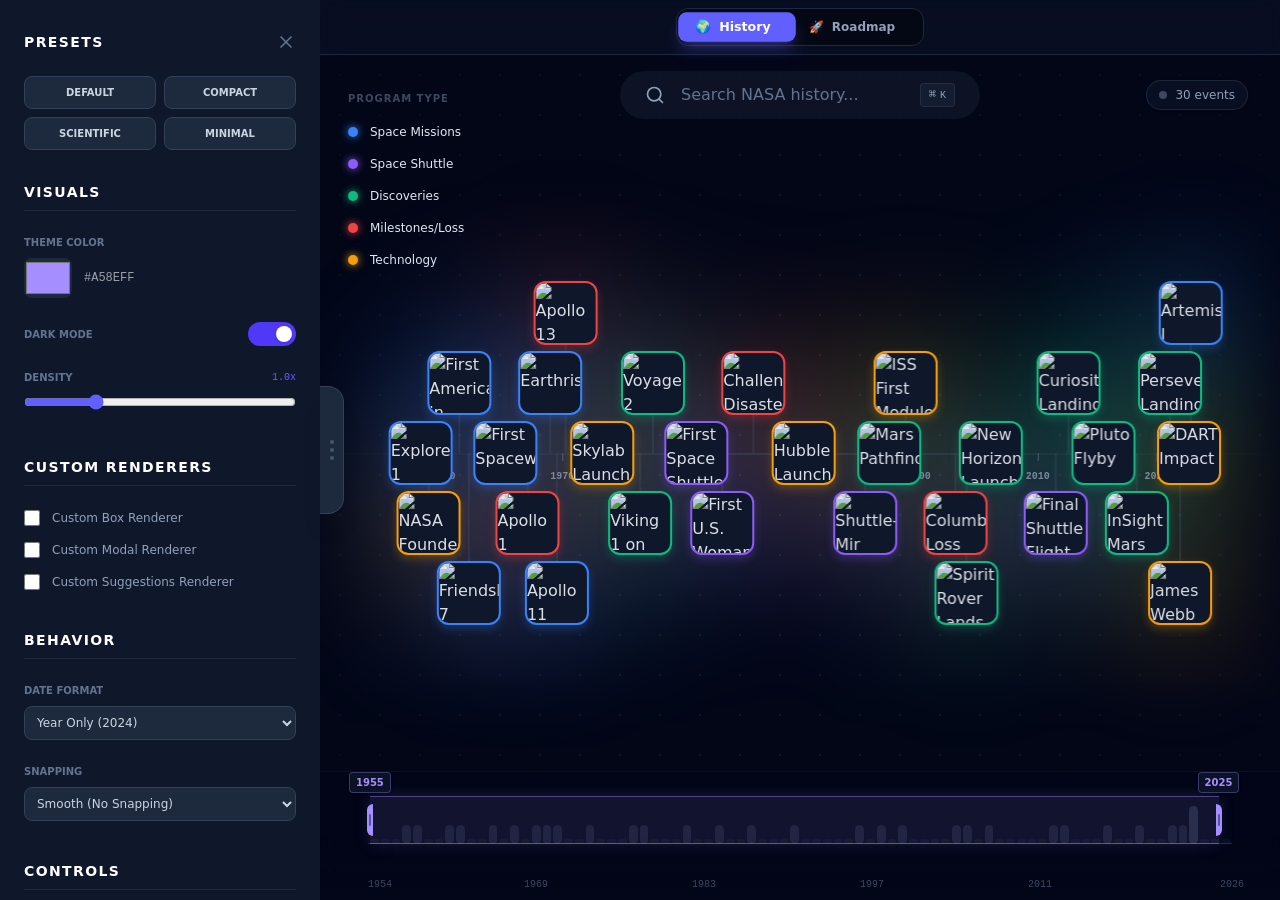
==== panorama-timeline/index.html @ 8adb3232 "initial panorama-timeline" ====
<!DOCTYPE html>
<html lang="en">
  <head>
    <meta charset="UTF-8" />
    <meta name="viewport" content="width=device-width, initial-scale=1.0" />
    <title>PanoramaTimeline</title>
    <style>
      html, body, #root {
        height: 100%;
        width: 100%;
        margin: 0;
        padding: 0;
      }
      body {
        background-color: #020617; /* slate-950 */
        color: #f8fafc;
        overflow: hidden;
      }
    </style>
  <script type="module" crossorigin src="./assets/index-CZ-hhQ5l.js"></script>
  <link rel="stylesheet" crossorigin href="./assets/index-DmKJddTV.css">
</head>
  <body>
    <div id="root"></div>
  </body>
</html>
---- panorama-timeline/assets/index-DmKJddTV.css ----
/*! tailwindcss v4.1.18 | MIT License | https://tailwindcss.com */@layer properties{@supports (((-webkit-hyphens:none)) and (not (margin-trim:inline))) or ((-moz-orient:inline) and (not (color:rgb(from red r g b)))){*,:before,:after,::backdrop{--tw-translate-x:0;--tw-translate-y:0;--tw-translate-z:0;--tw-scale-x:1;--tw-scale-y:1;--tw-scale-z:1;--tw-rotate-x:initial;--tw-rotate-y:initial;--tw-rotate-z:initial;--tw-skew-x:initial;--tw-skew-y:initial;--tw-space-y-reverse:0;--tw-space-x-reverse:0;--tw-border-style:solid;--tw-gradient-position:initial;--tw-gradient-from:#0000;--tw-gradient-via:#0000;--tw-gradient-to:#0000;--tw-gradient-stops:initial;--tw-gradient-via-stops:initial;--tw-gradient-from-position:0%;--tw-gradient-via-position:50%;--tw-gradient-to-position:100%;--tw-leading:initial;--tw-font-weight:initial;--tw-tracking:initial;--tw-shadow:0 0 #0000;--tw-shadow-color:initial;--tw-shadow-alpha:100%;--tw-inset-shadow:0 0 #0000;--tw-inset-shadow-color:initial;--tw-inset-shadow-alpha:100%;--tw-ring-color:initial;--tw-ring-shadow:0 0 #0000;--tw-inset-ring-color:initial;--tw-inset-ring-shadow:0 0 #0000;--tw-ring-inset:initial;--tw-ring-offset-width:0px;--tw-ring-offset-color:#fff;--tw-ring-offset-shadow:0 0 #0000;--tw-blur:initial;--tw-brightness:initial;--tw-contrast:initial;--tw-grayscale:initial;--tw-hue-rotate:initial;--tw-invert:initial;--tw-opacity:initial;--tw-saturate:initial;--tw-sepia:initial;--tw-drop-shadow:initial;--tw-drop-shadow-color:initial;--tw-drop-shadow-alpha:100%;--tw-drop-shadow-size:initial;--tw-backdrop-blur:initial;--tw-backdrop-brightness:initial;--tw-backdrop-contrast:initial;--tw-backdrop-grayscale:initial;--tw-backdrop-hue-rotate:initial;--tw-backdrop-invert:initial;--tw-backdrop-opacity:initial;--tw-backdrop-saturate:initial;--tw-backdrop-sepia:initial;--tw-duration:initial;--tw-ease:initial}}}@layer theme{:root,:host{--font-sans:ui-sans-serif,system-ui,sans-serif,"Apple Color Emoji","Segoe UI Emoji","Segoe UI Symbol","Noto Color Emoji";--font-mono:ui-monospace,SFMono-Regular,Menlo,Monaco,Consolas,"Liberation Mono","Courier New",monospace;--color-indigo-400:oklch(67.3% .182 276.935);--color-indigo-500:oklch(58.5% .233 277.117);--color-indigo-600:oklch(51.1% .262 276.966);--color-slate-50:oklch(98.4% .003 247.858);--color-slate-100:oklch(96.8% .007 247.896);--color-slate-200:oklch(92.9% .013 255.508);--color-slate-300:oklch(86.9% .022 252.894);--color-slate-400:oklch(70.4% .04 256.788);--color-slate-500:oklch(55.4% .046 257.417);--color-slate-600:oklch(44.6% .043 257.281);--color-slate-700:oklch(37.2% .044 257.287);--color-slate-800:oklch(27.9% .041 260.031);--color-slate-900:oklch(20.8% .042 265.755);--color-slate-950:oklch(12.9% .042 264.695);--color-black:#000;--color-white:#fff;--spacing:.25rem;--container-lg:32rem;--container-3xl:48rem;--text-xs:.75rem;--text-xs--line-height:calc(1/.75);--text-sm:.875rem;--text-sm--line-height:calc(1.25/.875);--text-base:1rem;--text-base--line-height: 1.5 ;--text-lg:1.125rem;--text-lg--line-height:calc(1.75/1.125);--text-xl:1.25rem;--text-xl--line-height:calc(1.75/1.25);--text-2xl:1.5rem;--text-2xl--line-height:calc(2/1.5);--text-3xl:1.875rem;--text-3xl--line-height: 1.2 ;--text-4xl:2.25rem;--text-4xl--line-height:calc(2.5/2.25);--text-5xl:3rem;--text-5xl--line-height:1;--text-8xl:6rem;--text-8xl--line-height:1;--font-weight-light:300;--font-weight-medium:500;--font-weight-semibold:600;--font-weight-bold:700;--font-weight-black:900;--tracking-tighter:-.05em;--tracking-tight:-.025em;--tracking-wider:.05em;--tracking-widest:.1em;--leading-tight:1.25;--leading-snug:1.375;--leading-relaxed:1.625;--radius-md:.375rem;--radius-lg:.5rem;--radius-xl:.75rem;--radius-2xl:1rem;--drop-shadow-sm:0 1px 2px #00000026;--drop-shadow-md:0 3px 3px #0000001f;--ease-out:cubic-bezier(0,0,.2,1);--ease-in-out:cubic-bezier(.4,0,.2,1);--animate-pulse:pulse 2s cubic-bezier(.4,0,.6,1)infinite;--blur-sm:8px;--blur-md:12px;--blur-2xl:40px;--default-transition-duration:.15s;--default-transition-timing-function:cubic-bezier(.4,0,.2,1);--default-font-family:var(--font-sans);--default-mono-font-family:var(--font-mono)}}@layer base{*,:after,:before,::backdrop{box-sizing:border-box;border:0 solid;margin:0;padding:0}::file-selector-button{box-sizing:border-box;border:0 solid;margin:0;padding:0}html,:host{-webkit-text-size-adjust:100%;-moz-tab-size:4;tab-size:4;line-height:1.5;font-family:var(--default-font-family,ui-sans-serif,system-ui,sans-serif,"Apple Color Emoji","Segoe UI Emoji","Segoe UI Symbol","Noto Color Emoji");font-feature-settings:var(--default-font-feature-settings,normal);font-variation-settings:var(--default-font-variation-settings,normal);-webkit-tap-highlight-color:transparent}hr{height:0;color:inherit;border-top-width:1px}abbr:where([title]){-webkit-text-decoration:underline dotted;text-decoration:underline dotted}h1,h2,h3,h4,h5,h6{font-size:inherit;font-weight:inherit}a{color:inherit;-webkit-text-decoration:inherit;text-decoration:inherit}b,strong{font-weight:bolder}code,kbd,samp,pre{font-family:var(--default-mono-font-family,ui-monospace,SFMono-Regular,Menlo,Monaco,Consolas,"Liberation Mono","Courier New",monospace);font-feature-settings:var(--default-mono-font-feature-settings,normal);font-variation-settings:var(--default-mono-font-variation-settings,normal);font-size:1em}small{font-size:80%}sub,sup{vertical-align:baseline;font-size:75%;line-height:0;position:relative}sub{bottom:-.25em}sup{top:-.5em}table{text-indent:0;border-color:inherit;border-collapse:collapse}:-moz-focusring{outline:auto}progress{vertical-align:baseline}summary{display:list-item}ol,ul,menu{list-style:none}img,svg,video,canvas,audio,iframe,embed,object{vertical-align:middle;display:block}img,video{max-width:100%;height:auto}button,input,select,optgroup,textarea{font:inherit;font-feature-settings:inherit;font-variation-settings:inherit;letter-spacing:inherit;color:inherit;opacity:1;background-color:#0000;border-radius:0}::file-selector-button{font:inherit;font-feature-settings:inherit;font-variation-settings:inherit;letter-spacing:inherit;color:inherit;opacity:1;background-color:#0000;border-radius:0}:where(select:is([multiple],[size])) optgroup{font-weight:bolder}:where(select:is([multiple],[size])) optgroup option{padding-inline-start:20px}::file-selector-button{margin-inline-end:4px}::placeholder{opacity:1}@supports (not ((-webkit-appearance:-apple-pay-button))) or (contain-intrinsic-size:1px){::placeholder{color:currentColor}@supports (color:color-mix(in lab,red,red)){::placeholder{color:color-mix(in oklab,currentcolor 50%,transparent)}}}textarea{resize:vertical}::-webkit-search-decoration{-webkit-appearance:none}::-webkit-date-and-time-value{min-height:1lh;text-align:inherit}::-webkit-datetime-edit{display:inline-flex}::-webkit-datetime-edit-fields-wrapper{padding:0}::-webkit-datetime-edit{padding-block:0}::-webkit-datetime-edit-year-field{padding-block:0}::-webkit-datetime-edit-month-field{padding-block:0}::-webkit-datetime-edit-day-field{padding-block:0}::-webkit-datetime-edit-hour-field{padding-block:0}::-webkit-datetime-edit-minute-field{padding-block:0}::-webkit-datetime-edit-second-field{padding-block:0}::-webkit-datetime-edit-millisecond-field{padding-block:0}::-webkit-datetime-edit-meridiem-field{padding-block:0}::-webkit-calendar-picker-indicator{line-height:1}:-moz-ui-invalid{box-shadow:none}button,input:where([type=button],[type=reset],[type=submit]){-webkit-appearance:button;-moz-appearance:button;appearance:button}::file-selector-button{-webkit-appearance:button;-moz-appearance:button;appearance:button}::-webkit-inner-spin-button{height:auto}::-webkit-outer-spin-button{height:auto}[hidden]:where(:not([hidden=until-found])){display:none!important}}@layer components;@layer utilities{.pointer-events-auto{pointer-events:auto}.pointer-events-none{pointer-events:none}.visible{visibility:visible}.absolute{position:absolute}.fixed{position:fixed}.relative{position:relative}.inset-0{inset:calc(var(--spacing)*0)}.-top-4{top:calc(var(--spacing)*-4)}.-top-6{top:calc(var(--spacing)*-6)}.top-0{top:calc(var(--spacing)*0)}.top-1{top:calc(var(--spacing)*1)}.top-1\.5{top:calc(var(--spacing)*1.5)}.top-1\/2{top:50%}.top-2{top:calc(var(--spacing)*2)}.top-4{top:calc(var(--spacing)*4)}.top-9{top:calc(var(--spacing)*9)}.top-full{top:100%}.right-0{right:calc(var(--spacing)*0)}.right-1{right:calc(var(--spacing)*1)}.right-4{right:calc(var(--spacing)*4)}.right-6{right:calc(var(--spacing)*6)}.right-8{right:calc(var(--spacing)*8)}.bottom-0{bottom:calc(var(--spacing)*0)}.bottom-1{bottom:calc(var(--spacing)*1)}.bottom-2{bottom:calc(var(--spacing)*2)}.bottom-3{bottom:calc(var(--spacing)*3)}.bottom-full{bottom:100%}.left-0{left:calc(var(--spacing)*0)}.left-1{left:calc(var(--spacing)*1)}.left-1\/2{left:50%}.left-4{left:calc(var(--spacing)*4)}.left-6{left:calc(var(--spacing)*6)}.left-7{left:calc(var(--spacing)*7)}.left-80{left:calc(var(--spacing)*80)}.z-0{z-index:0}.z-10{z-index:10}.z-20{z-index:20}.z-30{z-index:30}.z-50,.z-\[50\]{z-index:50}.z-\[60\]{z-index:60}.z-\[100\]{z-index:100}.z-\[190\]{z-index:190}.z-\[200\]{z-index:200}.z-\[210\]{z-index:210}.z-\[1000\]{z-index:1000}.mx-4{margin-inline:calc(var(--spacing)*4)}.mx-\[1px\]{margin-inline:1px}.mx-auto{margin-inline:auto}.mt-1{margin-top:calc(var(--spacing)*1)}.mt-2{margin-top:calc(var(--spacing)*2)}.mt-4{margin-top:calc(var(--spacing)*4)}.mt-auto{margin-top:auto}.-mr-2{margin-right:calc(var(--spacing)*-2)}.-mr-4{margin-right:calc(var(--spacing)*-4)}.mr-3{margin-right:calc(var(--spacing)*3)}.mb-0\.5{margin-bottom:calc(var(--spacing)*.5)}.mb-1{margin-bottom:calc(var(--spacing)*1)}.mb-2{margin-bottom:calc(var(--spacing)*2)}.mb-3{margin-bottom:calc(var(--spacing)*3)}.mb-4{margin-bottom:calc(var(--spacing)*4)}.mb-6{margin-bottom:calc(var(--spacing)*6)}.mb-8{margin-bottom:calc(var(--spacing)*8)}.mb-auto{margin-bottom:auto}.-ml-4{margin-left:calc(var(--spacing)*-4)}.ml-2{margin-left:calc(var(--spacing)*2)}.line-clamp-3{-webkit-line-clamp:3;-webkit-box-orient:vertical;display:-webkit-box;overflow:hidden}.block{display:block}.flex{display:flex}.grid{display:grid}.hidden{display:none}.h-0\.5{height:calc(var(--spacing)*.5)}.h-1{height:calc(var(--spacing)*1)}.h-1\.5{height:calc(var(--spacing)*1.5)}.h-1\/2{height:50%}.h-2{height:calc(var(--spacing)*2)}.h-2\.5{height:calc(var(--spacing)*2.5)}.h-3{height:calc(var(--spacing)*3)}.h-3\.5{height:calc(var(--spacing)*3.5)}.h-4{height:calc(var(--spacing)*4)}.h-5{height:calc(var(--spacing)*5)}.h-6{height:calc(var(--spacing)*6)}.h-10{height:calc(var(--spacing)*10)}.h-12{height:calc(var(--spacing)*12)}.h-14{height:calc(var(--spacing)*14)}.h-20{height:calc(var(--spacing)*20)}.h-32{height:calc(var(--spacing)*32)}.h-64{height:calc(var(--spacing)*64)}.h-\[1\.5px\]{height:1.5px}.h-\[1px\]{height:1px}.h-full{height:100%}.h-px{height:1px}.max-h-\[32px\]{max-height:32px}.max-h-\[60vh\]{max-height:60vh}.max-h-\[80vh\]{max-height:80vh}.w-0{width:calc(var(--spacing)*0)}.w-0\.5{width:calc(var(--spacing)*.5)}.w-1{width:calc(var(--spacing)*1)}.w-1\.5{width:calc(var(--spacing)*1.5)}.w-2{width:calc(var(--spacing)*2)}.w-2\.5{width:calc(var(--spacing)*2.5)}.w-3{width:calc(var(--spacing)*3)}.w-3\.5{width:calc(var(--spacing)*3.5)}.w-4{width:calc(var(--spacing)*4)}.w-5{width:calc(var(--spacing)*5)}.w-6{width:calc(var(--spacing)*6)}.w-8{width:calc(var(--spacing)*8)}.w-10{width:calc(var(--spacing)*10)}.w-12{width:calc(var(--spacing)*12)}.w-14{width:calc(var(--spacing)*14)}.w-80{width:calc(var(--spacing)*80)}.w-\[2px\]{width:2px}.w-full{width:100%}.w-px{width:1px}.max-w-3xl{max-width:var(--container-3xl)}.max-w-\[500px\]{max-width:500px}.max-w-lg{max-width:var(--container-lg)}.min-w-0{min-width:calc(var(--spacing)*0)}.flex-1{flex:1}.shrink-0{flex-shrink:0}.origin-top{transform-origin:top}.-translate-x-1\/2{--tw-translate-x: -50% ;translate:var(--tw-translate-x)var(--tw-translate-y)}.-translate-y-1\/2{--tw-translate-y: -50% ;translate:var(--tw-translate-x)var(--tw-translate-y)}.-translate-y-full{--tw-translate-y:-100%;translate:var(--tw-translate-x)var(--tw-translate-y)}.scale-0{--tw-scale-x:0%;--tw-scale-y:0%;--tw-scale-z:0%;scale:var(--tw-scale-x)var(--tw-scale-y)}.scale-105{--tw-scale-x:105%;--tw-scale-y:105%;--tw-scale-z:105%;scale:var(--tw-scale-x)var(--tw-scale-y)}.rotate-45{rotate:45deg}.transform{transform:var(--tw-rotate-x,)var(--tw-rotate-y,)var(--tw-rotate-z,)var(--tw-skew-x,)var(--tw-skew-y,)}.animate-pulse{animation:var(--animate-pulse)}.cursor-default{cursor:default}.cursor-ew-resize{cursor:ew-resize}.cursor-grab{cursor:grab}.cursor-grabbing{cursor:grabbing}.cursor-pointer{cursor:pointer}.cursor-text{cursor:text}.touch-none{touch-action:none}.resize{resize:both}.grid-cols-1{grid-template-columns:repeat(1,minmax(0,1fr))}.grid-cols-2{grid-template-columns:repeat(2,minmax(0,1fr))}.flex-col{flex-direction:column}.items-center{align-items:center}.items-end{align-items:flex-end}.items-start{align-items:flex-start}.justify-between{justify-content:space-between}.justify-center{justify-content:center}.justify-end{justify-content:flex-end}.justify-start{justify-content:flex-start}.gap-1{gap:calc(var(--spacing)*1)}.gap-2{gap:calc(var(--spacing)*2)}.gap-3{gap:calc(var(--spacing)*3)}:where(.space-y-1>:not(:last-child)){--tw-space-y-reverse:0;margin-block-start:calc(calc(var(--spacing)*1)*var(--tw-space-y-reverse));margin-block-end:calc(calc(var(--spacing)*1)*calc(1 - var(--tw-space-y-reverse)))}:where(.space-y-4>:not(:last-child)){--tw-space-y-reverse:0;margin-block-start:calc(calc(var(--spacing)*4)*var(--tw-space-y-reverse));margin-block-end:calc(calc(var(--spacing)*4)*calc(1 - var(--tw-space-y-reverse)))}:where(.space-y-6>:not(:last-child)){--tw-space-y-reverse:0;margin-block-start:calc(calc(var(--spacing)*6)*var(--tw-space-y-reverse));margin-block-end:calc(calc(var(--spacing)*6)*calc(1 - var(--tw-space-y-reverse)))}:where(.space-x-0\.5>:not(:last-child)){--tw-space-x-reverse:0;margin-inline-start:calc(calc(var(--spacing)*.5)*var(--tw-space-x-reverse));margin-inline-end:calc(calc(var(--spacing)*.5)*calc(1 - var(--tw-space-x-reverse)))}:where(.space-x-1>:not(:last-child)){--tw-space-x-reverse:0;margin-inline-start:calc(calc(var(--spacing)*1)*var(--tw-space-x-reverse));margin-inline-end:calc(calc(var(--spacing)*1)*calc(1 - var(--tw-space-x-reverse)))}:where(.space-x-2>:not(:last-child)){--tw-space-x-reverse:0;margin-inline-start:calc(calc(var(--spacing)*2)*var(--tw-space-x-reverse));margin-inline-end:calc(calc(var(--spacing)*2)*calc(1 - var(--tw-space-x-reverse)))}:where(.space-x-3>:not(:last-child)){--tw-space-x-reverse:0;margin-inline-start:calc(calc(var(--spacing)*3)*var(--tw-space-x-reverse));margin-inline-end:calc(calc(var(--spacing)*3)*calc(1 - var(--tw-space-x-reverse)))}:where(.space-x-4>:not(:last-child)){--tw-space-x-reverse:0;margin-inline-start:calc(calc(var(--spacing)*4)*var(--tw-space-x-reverse));margin-inline-end:calc(calc(var(--spacing)*4)*calc(1 - var(--tw-space-x-reverse)))}.truncate{text-overflow:ellipsis;white-space:nowrap;overflow:hidden}.overflow-hidden{overflow:hidden}.overflow-y-auto{overflow-y:auto}.rounded{border-radius:.25rem}.rounded-2xl{border-radius:var(--radius-2xl)}.rounded-full{border-radius:3.40282e38px}.rounded-lg{border-radius:var(--radius-lg)}.rounded-none{border-radius:0}.rounded-xl{border-radius:var(--radius-xl)}.rounded-t-2xl{border-top-left-radius:var(--radius-2xl);border-top-right-radius:var(--radius-2xl)}.rounded-l-md{border-top-left-radius:var(--radius-md);border-bottom-left-radius:var(--radius-md)}.rounded-r-2xl{border-top-right-radius:var(--radius-2xl);border-bottom-right-radius:var(--radius-2xl)}.rounded-r-md{border-top-right-radius:var(--radius-md);border-bottom-right-radius:var(--radius-md)}.rounded-b-2xl{border-bottom-right-radius:var(--radius-2xl);border-bottom-left-radius:var(--radius-2xl)}.rounded-b-none{border-bottom-right-radius:0;border-bottom-left-radius:0}.border{border-style:var(--tw-border-style);border-width:1px}.border-4{border-style:var(--tw-border-style);border-width:4px}.border-x{border-inline-style:var(--tw-border-style);border-inline-width:1px}.border-y{border-block-style:var(--tw-border-style);border-block-width:1px}.border-t{border-top-style:var(--tw-border-style);border-top-width:1px}.border-r{border-right-style:var(--tw-border-style);border-right-width:1px}.border-b{border-bottom-style:var(--tw-border-style);border-bottom-width:1px}.border-l{border-left-style:var(--tw-border-style);border-left-width:1px}.border-l-2{border-left-style:var(--tw-border-style);border-left-width:2px}.border-none{--tw-border-style:none;border-style:none}.border-slate-100{border-color:var(--color-slate-100)}.border-slate-200{border-color:var(--color-slate-200)}.border-slate-300{border-color:var(--color-slate-300)}.border-slate-700{border-color:var(--color-slate-700)}.border-slate-700\/50{border-color:#31415880}@supports (color:color-mix(in lab,red,red)){.border-slate-700\/50{border-color:color-mix(in oklab,var(--color-slate-700)50%,transparent)}}.border-slate-700\/60{border-color:#31415899}@supports (color:color-mix(in lab,red,red)){.border-slate-700\/60{border-color:color-mix(in oklab,var(--color-slate-700)60%,transparent)}}.border-slate-800{border-color:var(--color-slate-800)}.border-slate-800\/30{border-color:#1d293d4d}@supports (color:color-mix(in lab,red,red)){.border-slate-800\/30{border-color:color-mix(in oklab,var(--color-slate-800)30%,transparent)}}.border-transparent{border-color:#0000}.border-white{border-color:var(--color-white)}.border-white\/5{border-color:#ffffff0d}@supports (color:color-mix(in lab,red,red)){.border-white\/5{border-color:color-mix(in oklab,var(--color-white)5%,transparent)}}.border-white\/10{border-color:#ffffff1a}@supports (color:color-mix(in lab,red,red)){.border-white\/10{border-color:color-mix(in oklab,var(--color-white)10%,transparent)}}.border-white\/40{border-color:#fff6}@supports (color:color-mix(in lab,red,red)){.border-white\/40{border-color:color-mix(in oklab,var(--color-white)40%,transparent)}}.bg-black\/20{background-color:#0003}@supports (color:color-mix(in lab,red,red)){.bg-black\/20{background-color:color-mix(in oklab,var(--color-black)20%,transparent)}}.bg-black\/40{background-color:#0006}@supports (color:color-mix(in lab,red,red)){.bg-black\/40{background-color:color-mix(in oklab,var(--color-black)40%,transparent)}}.bg-black\/50{background-color:#00000080}@supports (color:color-mix(in lab,red,red)){.bg-black\/50{background-color:color-mix(in oklab,var(--color-black)50%,transparent)}}.bg-black\/60{background-color:#0009}@supports (color:color-mix(in lab,red,red)){.bg-black\/60{background-color:color-mix(in oklab,var(--color-black)60%,transparent)}}.bg-current{background-color:currentColor}.bg-indigo-500{background-color:var(--color-indigo-500)}.bg-indigo-500\/30{background-color:#625fff4d}@supports (color:color-mix(in lab,red,red)){.bg-indigo-500\/30{background-color:color-mix(in oklab,var(--color-indigo-500)30%,transparent)}}.bg-indigo-600{background-color:var(--color-indigo-600)}.bg-slate-50{background-color:var(--color-slate-50)}.bg-slate-100{background-color:var(--color-slate-100)}.bg-slate-200{background-color:var(--color-slate-200)}.bg-slate-300{background-color:var(--color-slate-300)}.bg-slate-500{background-color:var(--color-slate-500)}.bg-slate-500\/70{background-color:#62748eb3}@supports (color:color-mix(in lab,red,red)){.bg-slate-500\/70{background-color:color-mix(in oklab,var(--color-slate-500)70%,transparent)}}.bg-slate-600{background-color:var(--color-slate-600)}.bg-slate-700\/50{background-color:#31415880}@supports (color:color-mix(in lab,red,red)){.bg-slate-700\/50{background-color:color-mix(in oklab,var(--color-slate-700)50%,transparent)}}.bg-slate-800{background-color:var(--color-slate-800)}.bg-slate-800\/50{background-color:#1d293d80}@supports (color:color-mix(in lab,red,red)){.bg-slate-800\/50{background-color:color-mix(in oklab,var(--color-slate-800)50%,transparent)}}.bg-slate-900{background-color:var(--color-slate-900)}.bg-slate-900\/20{background-color:#0f172b33}@supports (color:color-mix(in lab,red,red)){.bg-slate-900\/20{background-color:color-mix(in oklab,var(--color-slate-900)20%,transparent)}}.bg-slate-900\/50{background-color:#0f172b80}@supports (color:color-mix(in lab,red,red)){.bg-slate-900\/50{background-color:color-mix(in oklab,var(--color-slate-900)50%,transparent)}}.bg-slate-900\/60{background-color:#0f172b99}@supports (color:color-mix(in lab,red,red)){.bg-slate-900\/60{background-color:color-mix(in oklab,var(--color-slate-900)60%,transparent)}}.bg-slate-900\/80{background-color:#0f172bcc}@supports (color:color-mix(in lab,red,red)){.bg-slate-900\/80{background-color:color-mix(in oklab,var(--color-slate-900)80%,transparent)}}.bg-slate-900\/95{background-color:#0f172bf2}@supports (color:color-mix(in lab,red,red)){.bg-slate-900\/95{background-color:color-mix(in oklab,var(--color-slate-900)95%,transparent)}}.bg-slate-950{background-color:var(--color-slate-950)}.bg-slate-950\/60{background-color:#02061899}@supports (color:color-mix(in lab,red,red)){.bg-slate-950\/60{background-color:color-mix(in oklab,var(--color-slate-950)60%,transparent)}}.bg-transparent{background-color:#0000}.bg-white{background-color:var(--color-white)}.bg-white\/5{background-color:#ffffff0d}@supports (color:color-mix(in lab,red,red)){.bg-white\/5{background-color:color-mix(in oklab,var(--color-white)5%,transparent)}}.bg-white\/10{background-color:#ffffff1a}@supports (color:color-mix(in lab,red,red)){.bg-white\/10{background-color:color-mix(in oklab,var(--color-white)10%,transparent)}}.bg-white\/20{background-color:#fff3}@supports (color:color-mix(in lab,red,red)){.bg-white\/20{background-color:color-mix(in oklab,var(--color-white)20%,transparent)}}.bg-white\/50{background-color:#ffffff80}@supports (color:color-mix(in lab,red,red)){.bg-white\/50{background-color:color-mix(in oklab,var(--color-white)50%,transparent)}}.bg-white\/80{background-color:#fffc}@supports (color:color-mix(in lab,red,red)){.bg-white\/80{background-color:color-mix(in oklab,var(--color-white)80%,transparent)}}.bg-white\/90{background-color:#ffffffe6}@supports (color:color-mix(in lab,red,red)){.bg-white\/90{background-color:color-mix(in oklab,var(--color-white)90%,transparent)}}.bg-white\/95{background-color:#fffffff2}@supports (color:color-mix(in lab,red,red)){.bg-white\/95{background-color:color-mix(in oklab,var(--color-white)95%,transparent)}}.bg-gradient-to-b{--tw-gradient-position:to bottom in oklab;background-image:linear-gradient(var(--tw-gradient-stops))}.bg-gradient-to-r{--tw-gradient-position:to right in oklab;background-image:linear-gradient(var(--tw-gradient-stops))}.bg-gradient-to-t{--tw-gradient-position:to top in oklab;background-image:linear-gradient(var(--tw-gradient-stops))}.bg-\[radial-gradient\(circle_at_center\,transparent_0\%\,rgba\(2\,6\,23\,0\.8\)_100\%\)\]{background-image:radial-gradient(circle,#0000,#020617cc)}.bg-\[radial-gradient\(circle_at_center\,transparent_0\%\,rgba\(241\,245\,249\,0\.4\)_100\%\)\]{background-image:radial-gradient(circle,#0000,#f1f5f966)}.from-slate-900{--tw-gradient-from:var(--color-slate-900);--tw-gradient-stops:var(--tw-gradient-via-stops,var(--tw-gradient-position),var(--tw-gradient-from)var(--tw-gradient-from-position),var(--tw-gradient-to)var(--tw-gradient-to-position))}.from-slate-950{--tw-gradient-from:var(--color-slate-950);--tw-gradient-stops:var(--tw-gradient-via-stops,var(--tw-gradient-position),var(--tw-gradient-from)var(--tw-gradient-from-position),var(--tw-gradient-to)var(--tw-gradient-to-position))}.from-transparent{--tw-gradient-from:transparent;--tw-gradient-stops:var(--tw-gradient-via-stops,var(--tw-gradient-position),var(--tw-gradient-from)var(--tw-gradient-from-position),var(--tw-gradient-to)var(--tw-gradient-to-position))}.from-white{--tw-gradient-from:var(--color-white);--tw-gradient-stops:var(--tw-gradient-via-stops,var(--tw-gradient-position),var(--tw-gradient-from)var(--tw-gradient-from-position),var(--tw-gradient-to)var(--tw-gradient-to-position))}.via-indigo-500\/5{--tw-gradient-via:#625fff0d}@supports (color:color-mix(in lab,red,red)){.via-indigo-500\/5{--tw-gradient-via:color-mix(in oklab,var(--color-indigo-500)5%,transparent)}}.via-indigo-500\/5{--tw-gradient-via-stops:var(--tw-gradient-position),var(--tw-gradient-from)var(--tw-gradient-from-position),var(--tw-gradient-via)var(--tw-gradient-via-position),var(--tw-gradient-to)var(--tw-gradient-to-position);--tw-gradient-stops:var(--tw-gradient-via-stops)}.via-slate-400{--tw-gradient-via:var(--color-slate-400);--tw-gradient-via-stops:var(--tw-gradient-position),var(--tw-gradient-from)var(--tw-gradient-from-position),var(--tw-gradient-via)var(--tw-gradient-via-position),var(--tw-gradient-to)var(--tw-gradient-to-position);--tw-gradient-stops:var(--tw-gradient-via-stops)}.via-slate-600{--tw-gradient-via:var(--color-slate-600);--tw-gradient-via-stops:var(--tw-gradient-position),var(--tw-gradient-from)var(--tw-gradient-from-position),var(--tw-gradient-via)var(--tw-gradient-via-position),var(--tw-gradient-to)var(--tw-gradient-to-position);--tw-gradient-stops:var(--tw-gradient-via-stops)}.via-transparent{--tw-gradient-via:transparent;--tw-gradient-via-stops:var(--tw-gradient-position),var(--tw-gradient-from)var(--tw-gradient-from-position),var(--tw-gradient-via)var(--tw-gradient-via-position),var(--tw-gradient-to)var(--tw-gradient-to-position);--tw-gradient-stops:var(--tw-gradient-via-stops)}.to-transparent{--tw-gradient-to:transparent;--tw-gradient-stops:var(--tw-gradient-via-stops,var(--tw-gradient-position),var(--tw-gradient-from)var(--tw-gradient-from-position),var(--tw-gradient-to)var(--tw-gradient-to-position))}.object-cover{object-fit:cover}.p-1{padding:calc(var(--spacing)*1)}.p-2{padding:calc(var(--spacing)*2)}.p-3{padding:calc(var(--spacing)*3)}.p-4{padding:calc(var(--spacing)*4)}.p-6{padding:calc(var(--spacing)*6)}.p-8{padding:calc(var(--spacing)*8)}.px-1{padding-inline:calc(var(--spacing)*1)}.px-1\.5{padding-inline:calc(var(--spacing)*1.5)}.px-2{padding-inline:calc(var(--spacing)*2)}.px-3{padding-inline:calc(var(--spacing)*3)}.px-4{padding-inline:calc(var(--spacing)*4)}.px-6{padding-inline:calc(var(--spacing)*6)}.px-\[1px\]{padding-inline:1px}.py-0\.5{padding-block:calc(var(--spacing)*.5)}.py-1{padding-block:calc(var(--spacing)*1)}.py-1\.5{padding-block:calc(var(--spacing)*1.5)}.py-2{padding-block:calc(var(--spacing)*2)}.py-3{padding-block:calc(var(--spacing)*3)}.pt-2{padding-top:calc(var(--spacing)*2)}.pt-3{padding-top:calc(var(--spacing)*3)}.pt-4{padding-top:calc(var(--spacing)*4)}.pt-6{padding-top:calc(var(--spacing)*6)}.pb-2{padding-bottom:calc(var(--spacing)*2)}.pb-4{padding-bottom:calc(var(--spacing)*4)}.pb-6{padding-bottom:calc(var(--spacing)*6)}.pb-8{padding-bottom:calc(var(--spacing)*8)}.pl-1{padding-left:calc(var(--spacing)*1)}.pl-4{padding-left:calc(var(--spacing)*4)}.text-left{text-align:left}.font-mono{font-family:var(--font-mono)}.font-sans{font-family:var(--font-sans)}.text-2xl{font-size:var(--text-2xl);line-height:var(--tw-leading,var(--text-2xl--line-height))}.text-3xl{font-size:var(--text-3xl);line-height:var(--tw-leading,var(--text-3xl--line-height))}.text-5xl{font-size:var(--text-5xl);line-height:var(--tw-leading,var(--text-5xl--line-height))}.text-8xl{font-size:var(--text-8xl);line-height:var(--tw-leading,var(--text-8xl--line-height))}.text-base{font-size:var(--text-base);line-height:var(--tw-leading,var(--text-base--line-height))}.text-lg{font-size:var(--text-lg);line-height:var(--tw-leading,var(--text-lg--line-height))}.text-sm{font-size:var(--text-sm);line-height:var(--tw-leading,var(--text-sm--line-height))}.text-xl{font-size:var(--text-xl);line-height:var(--tw-leading,var(--text-xl--line-height))}.text-xs{font-size:var(--text-xs);line-height:var(--tw-leading,var(--text-xs--line-height))}.text-\[8px\]{font-size:8px}.text-\[9px\]{font-size:9px}.text-\[10px\]{font-size:10px}.leading-none{--tw-leading:1;line-height:1}.leading-relaxed{--tw-leading:var(--leading-relaxed);line-height:var(--leading-relaxed)}.leading-snug{--tw-leading:var(--leading-snug);line-height:var(--leading-snug)}.leading-tight{--tw-leading:var(--leading-tight);line-height:var(--leading-tight)}.font-black{--tw-font-weight:var(--font-weight-black);font-weight:var(--font-weight-black)}.font-bold{--tw-font-weight:var(--font-weight-bold);font-weight:var(--font-weight-bold)}.font-light{--tw-font-weight:var(--font-weight-light);font-weight:var(--font-weight-light)}.font-medium{--tw-font-weight:var(--font-weight-medium);font-weight:var(--font-weight-medium)}.font-semibold{--tw-font-weight:var(--font-weight-semibold);font-weight:var(--font-weight-semibold)}.tracking-\[0\.3em\]{--tw-tracking:.3em;letter-spacing:.3em}.tracking-tight{--tw-tracking:var(--tracking-tight);letter-spacing:var(--tracking-tight)}.tracking-tighter{--tw-tracking:var(--tracking-tighter);letter-spacing:var(--tracking-tighter)}.tracking-wider{--tw-tracking:var(--tracking-wider);letter-spacing:var(--tracking-wider)}.tracking-widest{--tw-tracking:var(--tracking-widest);letter-spacing:var(--tracking-widest)}.whitespace-nowrap{white-space:nowrap}.text-\[\#A58EFF\]{color:#a58eff}.text-black{color:var(--color-black)}.text-indigo-400{color:var(--color-indigo-400)}.text-indigo-500{color:var(--color-indigo-500)}.text-indigo-500\/60{color:#625fff99}@supports (color:color-mix(in lab,red,red)){.text-indigo-500\/60{color:color-mix(in oklab,var(--color-indigo-500)60%,transparent)}}.text-indigo-600{color:var(--color-indigo-600)}.text-slate-100{color:var(--color-slate-100)}.text-slate-200{color:var(--color-slate-200)}.text-slate-300{color:var(--color-slate-300)}.text-slate-400{color:var(--color-slate-400)}.text-slate-500{color:var(--color-slate-500)}.text-slate-600{color:var(--color-slate-600)}.text-slate-700{color:var(--color-slate-700)}.text-slate-800{color:var(--color-slate-800)}.text-slate-900{color:var(--color-slate-900)}.text-white{color:var(--color-white)}.text-white\/30{color:#ffffff4d}@supports (color:color-mix(in lab,red,red)){.text-white\/30{color:color-mix(in oklab,var(--color-white)30%,transparent)}}.text-white\/40{color:#fff6}@supports (color:color-mix(in lab,red,red)){.text-white\/40{color:color-mix(in oklab,var(--color-white)40%,transparent)}}.uppercase{text-transform:uppercase}.italic{font-style:italic}.placeholder-slate-500::placeholder{color:var(--color-slate-500)}.accent-indigo-500{accent-color:var(--color-indigo-500)}.opacity-0{opacity:0}.opacity-20{opacity:.2}.opacity-40{opacity:.4}.opacity-50{opacity:.5}.opacity-60{opacity:.6}.opacity-80{opacity:.8}.opacity-90{opacity:.9}.opacity-100{opacity:1}.shadow-2xl{--tw-shadow:0 25px 50px -12px var(--tw-shadow-color,#00000040);box-shadow:var(--tw-inset-shadow),var(--tw-inset-ring-shadow),var(--tw-ring-offset-shadow),var(--tw-ring-shadow),var(--tw-shadow)}.shadow-\[0_0_8px_currentColor\]{--tw-shadow:0 0 8px var(--tw-shadow-color,currentColor);box-shadow:var(--tw-inset-shadow),var(--tw-inset-ring-shadow),var(--tw-ring-offset-shadow),var(--tw-ring-shadow),var(--tw-shadow)}.shadow-lg{--tw-shadow:0 10px 15px -3px var(--tw-shadow-color,#0000001a),0 4px 6px -4px var(--tw-shadow-color,#0000001a);box-shadow:var(--tw-inset-shadow),var(--tw-inset-ring-shadow),var(--tw-ring-offset-shadow),var(--tw-ring-shadow),var(--tw-shadow)}.shadow-sm{--tw-shadow:0 1px 3px 0 var(--tw-shadow-color,#0000001a),0 1px 2px -1px var(--tw-shadow-color,#0000001a);box-shadow:var(--tw-inset-shadow),var(--tw-inset-ring-shadow),var(--tw-ring-offset-shadow),var(--tw-ring-shadow),var(--tw-shadow)}.shadow-xl{--tw-shadow:0 20px 25px -5px var(--tw-shadow-color,#0000001a),0 8px 10px -6px var(--tw-shadow-color,#0000001a);box-shadow:var(--tw-inset-shadow),var(--tw-inset-ring-shadow),var(--tw-ring-offset-shadow),var(--tw-ring-shadow),var(--tw-shadow)}.ring-4{--tw-ring-shadow:var(--tw-ring-inset,)0 0 0 calc(4px + var(--tw-ring-offset-width))var(--tw-ring-color,currentcolor);box-shadow:var(--tw-inset-shadow),var(--tw-inset-ring-shadow),var(--tw-ring-offset-shadow),var(--tw-ring-shadow),var(--tw-shadow)}.shadow-black{--tw-shadow-color:#000}@supports (color:color-mix(in lab,red,red)){.shadow-black{--tw-shadow-color:color-mix(in oklab,var(--color-black)var(--tw-shadow-alpha),transparent)}}.shadow-indigo-500\/30{--tw-shadow-color:#625fff4d}@supports (color:color-mix(in lab,red,red)){.shadow-indigo-500\/30{--tw-shadow-color:color-mix(in oklab,color-mix(in oklab,var(--color-indigo-500)30%,transparent)var(--tw-shadow-alpha),transparent)}}.shadow-slate-200\/50{--tw-shadow-color:#e2e8f080}@supports (color:color-mix(in lab,red,red)){.shadow-slate-200\/50{--tw-shadow-color:color-mix(in oklab,color-mix(in oklab,var(--color-slate-200)50%,transparent)var(--tw-shadow-alpha),transparent)}}.shadow-white{--tw-shadow-color:#fff}@supports (color:color-mix(in lab,red,red)){.shadow-white{--tw-shadow-color:color-mix(in oklab,var(--color-white)var(--tw-shadow-alpha),transparent)}}.ring-black{--tw-ring-color:var(--color-black)}.drop-shadow-md{--tw-drop-shadow-size:drop-shadow(0 3px 3px var(--tw-drop-shadow-color,#0000001f));--tw-drop-shadow:drop-shadow(var(--drop-shadow-md));filter:var(--tw-blur,)var(--tw-brightness,)var(--tw-contrast,)var(--tw-grayscale,)var(--tw-hue-rotate,)var(--tw-invert,)var(--tw-saturate,)var(--tw-sepia,)var(--tw-drop-shadow,)}.drop-shadow-sm{--tw-drop-shadow-size:drop-shadow(0 1px 2px var(--tw-drop-shadow-color,#00000026));--tw-drop-shadow:drop-shadow(var(--drop-shadow-sm));filter:var(--tw-blur,)var(--tw-brightness,)var(--tw-contrast,)var(--tw-grayscale,)var(--tw-hue-rotate,)var(--tw-invert,)var(--tw-saturate,)var(--tw-sepia,)var(--tw-drop-shadow,)}.filter{filter:var(--tw-blur,)var(--tw-brightness,)var(--tw-contrast,)var(--tw-grayscale,)var(--tw-hue-rotate,)var(--tw-invert,)var(--tw-saturate,)var(--tw-sepia,)var(--tw-drop-shadow,)}.backdrop-blur{--tw-backdrop-blur:blur(8px);-webkit-backdrop-filter:var(--tw-backdrop-blur,)var(--tw-backdrop-brightness,)var(--tw-backdrop-contrast,)var(--tw-backdrop-grayscale,)var(--tw-backdrop-hue-rotate,)var(--tw-backdrop-invert,)var(--tw-backdrop-opacity,)var(--tw-backdrop-saturate,)var(--tw-backdrop-sepia,);backdrop-filter:var(--tw-backdrop-blur,)var(--tw-backdrop-brightness,)var(--tw-backdrop-contrast,)var(--tw-backdrop-grayscale,)var(--tw-backdrop-hue-rotate,)var(--tw-backdrop-invert,)var(--tw-backdrop-opacity,)var(--tw-backdrop-saturate,)var(--tw-backdrop-sepia,)}.backdrop-blur-2xl{--tw-backdrop-blur:blur(var(--blur-2xl));-webkit-backdrop-filter:var(--tw-backdrop-blur,)var(--tw-backdrop-brightness,)var(--tw-backdrop-contrast,)var(--tw-backdrop-grayscale,)var(--tw-backdrop-hue-rotate,)var(--tw-backdrop-invert,)var(--tw-backdrop-opacity,)var(--tw-backdrop-saturate,)var(--tw-backdrop-sepia,);backdrop-filter:var(--tw-backdrop-blur,)var(--tw-backdrop-brightness,)var(--tw-backdrop-contrast,)var(--tw-backdrop-grayscale,)var(--tw-backdrop-hue-rotate,)var(--tw-backdrop-invert,)var(--tw-backdrop-opacity,)var(--tw-backdrop-saturate,)var(--tw-backdrop-sepia,)}.backdrop-blur-md{--tw-backdrop-blur:blur(var(--blur-md));-webkit-backdrop-filter:var(--tw-backdrop-blur,)var(--tw-backdrop-brightness,)var(--tw-backdrop-contrast,)var(--tw-backdrop-grayscale,)var(--tw-backdrop-hue-rotate,)var(--tw-backdrop-invert,)var(--tw-backdrop-opacity,)var(--tw-backdrop-saturate,)var(--tw-backdrop-sepia,);backdrop-filter:var(--tw-backdrop-blur,)var(--tw-backdrop-brightness,)var(--tw-backdrop-contrast,)var(--tw-backdrop-grayscale,)var(--tw-backdrop-hue-rotate,)var(--tw-backdrop-invert,)var(--tw-backdrop-opacity,)var(--tw-backdrop-saturate,)var(--tw-backdrop-sepia,)}.backdrop-blur-sm{--tw-backdrop-blur:blur(var(--blur-sm));-webkit-backdrop-filter:var(--tw-backdrop-blur,)var(--tw-backdrop-brightness,)var(--tw-backdrop-contrast,)var(--tw-backdrop-grayscale,)var(--tw-backdrop-hue-rotate,)var(--tw-backdrop-invert,)var(--tw-backdrop-opacity,)var(--tw-backdrop-saturate,)var(--tw-backdrop-sepia,);backdrop-filter:var(--tw-backdrop-blur,)var(--tw-backdrop-brightness,)var(--tw-backdrop-contrast,)var(--tw-backdrop-grayscale,)var(--tw-backdrop-hue-rotate,)var(--tw-backdrop-invert,)var(--tw-backdrop-opacity,)var(--tw-backdrop-saturate,)var(--tw-backdrop-sepia,)}.transition-all{transition-property:all;transition-timing-function:var(--tw-ease,var(--default-transition-timing-function));transition-duration:var(--tw-duration,var(--default-transition-duration))}.transition-colors{transition-property:color,background-color,border-color,outline-color,text-decoration-color,fill,stroke,--tw-gradient-from,--tw-gradient-via,--tw-gradient-to;transition-timing-function:var(--tw-ease,var(--default-transition-timing-function));transition-duration:var(--tw-duration,var(--default-transition-duration))}.transition-opacity{transition-property:opacity;transition-timing-function:var(--tw-ease,var(--default-transition-timing-function));transition-duration:var(--tw-duration,var(--default-transition-duration))}.transition-transform{transition-property:transform,translate,scale,rotate;transition-timing-function:var(--tw-ease,var(--default-transition-timing-function));transition-duration:var(--tw-duration,var(--default-transition-duration))}.duration-200{--tw-duration:.2s;transition-duration:.2s}.duration-300{--tw-duration:.3s;transition-duration:.3s}.duration-500{--tw-duration:.5s;transition-duration:.5s}.duration-700{--tw-duration:.7s;transition-duration:.7s}.ease-in-out{--tw-ease:var(--ease-in-out);transition-timing-function:var(--ease-in-out)}.ease-out{--tw-ease:var(--ease-out);transition-timing-function:var(--ease-out)}.outline-none{--tw-outline-style:none;outline-style:none}.select-none{-webkit-user-select:none;user-select:none}@media(hover:hover){.group-hover\:scale-125:is(:where(.group):hover *){--tw-scale-x:125%;--tw-scale-y:125%;--tw-scale-z:125%;scale:var(--tw-scale-x)var(--tw-scale-y)}.group-hover\:animate-\[scan_2s_linear_infinite\]:is(:where(.group):hover *){animation:2s linear infinite scan}.group-hover\:border-indigo-500\/50:is(:where(.group):hover *){border-color:#625fff80}@supports (color:color-mix(in lab,red,red)){.group-hover\:border-indigo-500\/50:is(:where(.group):hover *){border-color:color-mix(in oklab,var(--color-indigo-500)50%,transparent)}}.group-hover\:bg-indigo-400:is(:where(.group):hover *){background-color:var(--color-indigo-400)}.group-hover\:bg-indigo-500:is(:where(.group):hover *){background-color:var(--color-indigo-500)}.group-hover\:text-slate-200:is(:where(.group):hover *){color:var(--color-slate-200)}.group-hover\:text-slate-300:is(:where(.group):hover *){color:var(--color-slate-300)}.group-hover\:text-slate-900:is(:where(.group):hover *){color:var(--color-slate-900)}.group-hover\/handle\:scale-110:is(:where(.group\/handle):hover *){--tw-scale-x:110%;--tw-scale-y:110%;--tw-scale-z:110%;scale:var(--tw-scale-x)var(--tw-scale-y)}.group-hover\/link\:translate-x-1:is(:where(.group\/link):hover *){--tw-translate-x:calc(var(--spacing)*1);translate:var(--tw-translate-x)var(--tw-translate-y)}.group-hover\/link\:border-current:is(:where(.group\/link):hover *){border-color:currentColor}.group-hover\/track\:opacity-50:is(:where(.group\/track):hover *){opacity:.5}}.first\:translate-x-0:first-child{--tw-translate-x:calc(var(--spacing)*0);translate:var(--tw-translate-x)var(--tw-translate-y)}.last\:translate-x-1\/2:last-child{--tw-translate-x: 50% ;translate:var(--tw-translate-x)var(--tw-translate-y)}@media(hover:hover){.hover\:w-8:hover{width:calc(var(--spacing)*8)}.hover\:scale-110:hover{--tw-scale-x:110%;--tw-scale-y:110%;--tw-scale-z:110%;scale:var(--tw-scale-x)var(--tw-scale-y)}.hover\:bg-slate-50:hover{background-color:var(--color-slate-50)}.hover\:bg-slate-100:hover{background-color:var(--color-slate-100)}.hover\:bg-slate-200:hover{background-color:var(--color-slate-200)}.hover\:bg-slate-700:hover{background-color:var(--color-slate-700)}.hover\:bg-white:hover{background-color:var(--color-white)}.hover\:bg-white\/5:hover{background-color:#ffffff0d}@supports (color:color-mix(in lab,red,red)){.hover\:bg-white\/5:hover{background-color:color-mix(in oklab,var(--color-white)5%,transparent)}}.hover\:text-black:hover{color:var(--color-black)}.hover\:text-indigo-600:hover{color:var(--color-indigo-600)}.hover\:text-slate-200:hover{color:var(--color-slate-200)}.hover\:text-slate-300:hover{color:var(--color-slate-300)}.hover\:text-slate-900:hover{color:var(--color-slate-900)}.hover\:text-white:hover{color:var(--color-white)}.hover\:opacity-80:hover{opacity:.8}.hover\:opacity-100:hover{opacity:1}}.focus\:border-indigo-500:focus{border-color:var(--color-indigo-500)}.focus\:ring-indigo-500:focus{--tw-ring-color:var(--color-indigo-500)}.active\:scale-90:active{--tw-scale-x:90%;--tw-scale-y:90%;--tw-scale-z:90%;scale:var(--tw-scale-x)var(--tw-scale-y)}.active\:cursor-grabbing:active{cursor:grabbing}@media(min-width:40rem){.sm\:flex{display:flex}.sm\:hidden{display:none}.sm\:inline{display:inline}.sm\:inline-flex{display:inline-flex}.sm\:w-\[360px\]{width:360px}}@media(min-width:48rem){.md\:pointer-events-auto{pointer-events:auto}.md\:relative{position:relative}.md\:right-12{right:calc(var(--spacing)*12)}.md\:left-12{left:calc(var(--spacing)*12)}.md\:mr-4{margin-right:calc(var(--spacing)*4)}.md\:hidden{display:none}.md\:h-4{height:calc(var(--spacing)*4)}.md\:h-5{height:calc(var(--spacing)*5)}.md\:h-12{height:calc(var(--spacing)*12)}.md\:h-16{height:calc(var(--spacing)*16)}.md\:h-auto{height:auto}.md\:w-4{width:calc(var(--spacing)*4)}.md\:w-5{width:calc(var(--spacing)*5)}.md\:w-16{width:calc(var(--spacing)*16)}.md\:grid-cols-2{grid-template-columns:repeat(2,minmax(0,1fr))}:where(.md\:space-x-2>:not(:last-child)){--tw-space-x-reverse:0;margin-inline-start:calc(calc(var(--spacing)*2)*var(--tw-space-x-reverse));margin-inline-end:calc(calc(var(--spacing)*2)*calc(1 - var(--tw-space-x-reverse)))}.md\:bg-gradient-to-r{--tw-gradient-position:to right in oklab;background-image:linear-gradient(var(--tw-gradient-stops))}.md\:p-8{padding:calc(var(--spacing)*8)}.md\:px-4{padding-inline:calc(var(--spacing)*4)}.md\:px-6{padding-inline:calc(var(--spacing)*6)}.md\:px-8{padding-inline:calc(var(--spacing)*8)}.md\:px-12{padding-inline:calc(var(--spacing)*12)}.md\:py-2{padding-block:calc(var(--spacing)*2)}.md\:py-3{padding-block:calc(var(--spacing)*3)}.md\:text-4xl{font-size:var(--text-4xl);line-height:var(--tw-leading,var(--text-4xl--line-height))}.md\:text-base{font-size:var(--text-base);line-height:var(--tw-leading,var(--text-base--line-height))}.md\:text-lg{font-size:var(--text-lg);line-height:var(--tw-leading,var(--text-lg--line-height))}.md\:text-sm{font-size:var(--text-sm);line-height:var(--tw-leading,var(--text-sm--line-height))}.md\:text-xs{font-size:var(--text-xs);line-height:var(--tw-leading,var(--text-xs--line-height))}.md\:text-\[10px\]{font-size:10px}}}::-webkit-scrollbar{width:8px;height:8px}::-webkit-scrollbar-track{background:0 0}::-webkit-scrollbar-thumb{background:#334155;border-radius:4px}::-webkit-scrollbar-thumb:hover{background:#475569}@keyframes fadeIn{0%{opacity:0}to{opacity:1}}@keyframes popIn{0%{opacity:0;transform:scale(.5)}to{opacity:1;transform:scale(1)}}@keyframes popOut{0%{opacity:1;transform:scale(1)}to{opacity:0;transform:scale(.5)}}@keyframes slideUp{0%{opacity:0;transform:translateY(20px)}to{opacity:1;transform:translateY(0)}}@keyframes modalIn{0%{opacity:0;transform:scale(.9)translateY(20px)}to{opacity:1;transform:scale(1)translateY(0)}}@keyframes tooltipInTop{0%{opacity:0;transform:translate(-50%)scale(.8)translateY(10px)}to{opacity:1;transform:translate(-50%)scale(1)translateY(0)}}@keyframes tooltipInBottom{0%{opacity:0;transform:translate(-50%)scale(.8)translateY(-10px)}to{opacity:1;transform:translate(-50%)scale(1)translateY(0)}}@keyframes scan{0%{transform:translateY(-100%)}to{transform:translateY(200%)}}.animate-fade-in{animation:.2s ease-out forwards fadeIn}.animate-pop-in{animation:.3s cubic-bezier(.175,.885,.32,1.1) forwards popIn}.animate-pop-out{animation:.2s ease-in forwards popOut}.animate-slide-up{animation:.3s cubic-bezier(.16,1,.3,1) forwards slideUp}.smooth-position{will-change:transform;transition:transform .4s cubic-bezier(.2,.8,.2,1)}.is-moving{will-change:transform;transition:transform 50ms linear}.is-moving-scaling{opacity:.85;transition:opacity .2s!important}.tooltip-enter-top{animation:.3s cubic-bezier(.175,.885,.32,1.275) forwards tooltipInTop}.tooltip-enter-bottom{animation:.3s cubic-bezier(.175,.885,.32,1.275) forwards tooltipInBottom}.event-card-hover{transition:transform .2s cubic-bezier(.34,1.56,.64,1)}.event-card-hover:hover{z-index:1000;transform:scale(1.05)}.modal-backdrop{animation:.2s ease-out forwards fadeIn}.modal-content{animation:.4s cubic-bezier(.19,1,.22,1) forwards modalIn}.search-bar-transition{transition:width .25s cubic-bezier(.16,1,.3,1),background-color .2s,box-shadow .2s}.light-mode{color-scheme:light;background-color:#f8fafc}.light-mode .custom-scrollbar::-webkit-scrollbar-thumb{background:#cbd5e1}.light-mode .custom-scrollbar::-webkit-scrollbar-thumb:hover{background:#94a3b8}.light-mode ::-webkit-scrollbar-track{background:#f1f5f9}.light-mode ::-webkit-scrollbar-thumb{background:#cbd5e1}.light-mode ::-webkit-scrollbar-thumb:hover{background:#94a3b8}.light-mode h1,.light-mode h2,.light-mode h3{color:#0f172a;letter-spacing:-.02em}.light-mode p{color:#475569}@property --tw-translate-x{syntax:"*";inherits:false;initial-value:0}@property --tw-translate-y{syntax:"*";inherits:false;initial-value:0}@property --tw-translate-z{syntax:"*";inherits:false;initial-value:0}@property --tw-scale-x{syntax:"*";inherits:false;initial-value:1}@property --tw-scale-y{syntax:"*";inherits:false;initial-value:1}@property --tw-scale-z{syntax:"*";inherits:false;initial-value:1}@property --tw-rotate-x{syntax:"*";inherits:false}@property --tw-rotate-y{syntax:"*";inherits:false}@property --tw-rotate-z{syntax:"*";inherits:false}@property --tw-skew-x{syntax:"*";inherits:false}@property --tw-skew-y{syntax:"*";inherits:false}@property --tw-space-y-reverse{syntax:"*";inherits:false;initial-value:0}@property --tw-space-x-reverse{syntax:"*";inherits:false;initial-value:0}@property --tw-border-style{syntax:"*";inherits:false;initial-value:solid}@property --tw-gradient-position{syntax:"*";inherits:false}@property --tw-gradient-from{syntax:"<color>";inherits:false;initial-value:#0000}@property --tw-gradient-via{syntax:"<color>";inherits:false;initial-value:#0000}@property --tw-gradient-to{syntax:"<color>";inherits:false;initial-value:#0000}@property --tw-gradient-stops{syntax:"*";inherits:false}@property --tw-gradient-via-stops{syntax:"*";inherits:false}@property --tw-gradient-from-position{syntax:"<length-percentage>";inherits:false;initial-value:0%}@property --tw-gradient-via-position{syntax:"<length-percentage>";inherits:false;initial-value:50%}@property --tw-gradient-to-position{syntax:"<length-percentage>";inherits:false;initial-value:100%}@property --tw-leading{syntax:"*";inherits:false}@property --tw-font-weight{syntax:"*";inherits:false}@property --tw-tracking{syntax:"*";inherits:false}@property --tw-shadow{syntax:"*";inherits:false;initial-value:0 0 #0000}@property --tw-shadow-color{syntax:"*";inherits:false}@property --tw-shadow-alpha{syntax:"<percentage>";inherits:false;initial-value:100%}@property --tw-inset-shadow{syntax:"*";inherits:false;initial-value:0 0 #0000}@property --tw-inset-shadow-color{syntax:"*";inherits:false}@property --tw-inset-shadow-alpha{syntax:"<percentage>";inherits:false;initial-value:100%}@property --tw-ring-color{syntax:"*";inherits:false}@property --tw-ring-shadow{syntax:"*";inherits:false;initial-value:0 0 #0000}@property --tw-inset-ring-color{syntax:"*";inherits:false}@property --tw-inset-ring-shadow{syntax:"*";inherits:false;initial-value:0 0 #0000}@property --tw-ring-inset{syntax:"*";inherits:false}@property --tw-ring-offset-width{syntax:"<length>";inherits:false;initial-value:0}@property --tw-ring-offset-color{syntax:"*";inherits:false;initial-value:#fff}@property --tw-ring-offset-shadow{syntax:"*";inherits:false;initial-value:0 0 #0000}@property --tw-blur{syntax:"*";inherits:false}@property --tw-brightness{syntax:"*";inherits:false}@property --tw-contrast{syntax:"*";inherits:false}@property --tw-grayscale{syntax:"*";inherits:false}@property --tw-hue-rotate{syntax:"*";inherits:false}@property --tw-invert{syntax:"*";inherits:false}@property --tw-opacity{syntax:"*";inherits:false}@property --tw-saturate{syntax:"*";inherits:false}@property --tw-sepia{syntax:"*";inherits:false}@property --tw-drop-shadow{syntax:"*";inherits:false}@property --tw-drop-shadow-color{syntax:"*";inherits:false}@property --tw-drop-shadow-alpha{syntax:"<percentage>";inherits:false;initial-value:100%}@property --tw-drop-shadow-size{syntax:"*";inherits:false}@property --tw-backdrop-blur{syntax:"*";inherits:false}@property --tw-backdrop-brightness{syntax:"*";inherits:false}@property --tw-backdrop-contrast{syntax:"*";inherits:false}@property --tw-backdrop-grayscale{syntax:"*";inherits:false}@property --tw-backdrop-hue-rotate{syntax:"*";inherits:false}@property --tw-backdrop-invert{syntax:"*";inherits:false}@property --tw-backdrop-opacity{syntax:"*";inherits:false}@property --tw-backdrop-saturate{syntax:"*";inherits:false}@property --tw-backdrop-sepia{syntax:"*";inherits:false}@property --tw-duration{syntax:"*";inherits:false}@property --tw-ease{syntax:"*";inherits:false}@keyframes pulse{50%{opacity:.5}}
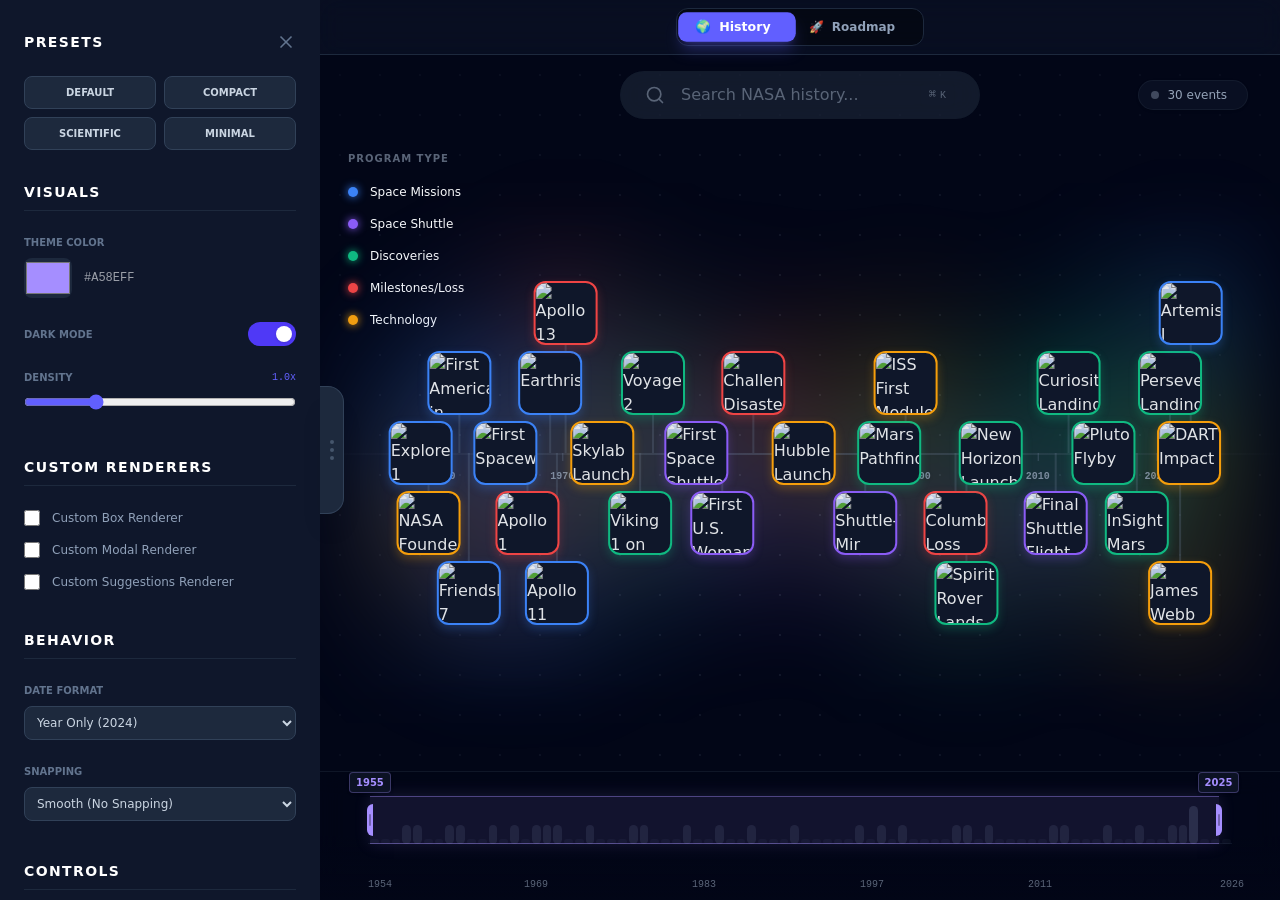
==== commit 855e71c4: "new panorama timeline version" ====
--- a/panorama-timeline/index.html
+++ b/panorama-timeline/index.html
@@ -17,8 +17,8 @@
         overflow: hidden;
       }
     </style>
-  <script type="module" crossorigin src="./assets/index-CZ-hhQ5l.js"></script>
-  <link rel="stylesheet" crossorigin href="./assets/index-DmKJddTV.css">
+  <script type="module" crossorigin src="./assets/index-26Q5zKNr.js"></script>
+  <link rel="stylesheet" crossorigin href="./assets/index-lKlrNbFA.css">
 </head>
   <body>
     <div id="root"></div>
--- a/panorama-timeline/assets/index-lKlrNbFA.css
+++ b/panorama-timeline/assets/index-lKlrNbFA.css
@@ -0,0 +1 @@
+/*! tailwindcss v4.1.18 | MIT License | https://tailwindcss.com */@layer properties{@supports (((-webkit-hyphens:none)) and (not (margin-trim:inline))) or ((-moz-orient:inline) and (not (color:rgb(from red r g b)))){*,:before,:after,::backdrop{--tw-translate-x:0;--tw-translate-y:0;--tw-translate-z:0;--tw-scale-x:1;--tw-scale-y:1;--tw-scale-z:1;--tw-rotate-x:initial;--tw-rotate-y:initial;--tw-rotate-z:initial;--tw-skew-x:initial;--tw-skew-y:initial;--tw-space-y-reverse:0;--tw-space-x-reverse:0;--tw-border-style:solid;--tw-gradient-position:initial;--tw-gradient-from:#0000;--tw-gradient-via:#0000;--tw-gradient-to:#0000;--tw-gradient-stops:initial;--tw-gradient-via-stops:initial;--tw-gradient-from-position:0%;--tw-gradient-via-position:50%;--tw-gradient-to-position:100%;--tw-leading:initial;--tw-font-weight:initial;--tw-tracking:initial;--tw-shadow:0 0 #0000;--tw-shadow-color:initial;--tw-shadow-alpha:100%;--tw-inset-shadow:0 0 #0000;--tw-inset-shadow-color:initial;--tw-inset-shadow-alpha:100%;--tw-ring-color:initial;--tw-ring-shadow:0 0 #0000;--tw-inset-ring-color:initial;--tw-inset-ring-shadow:0 0 #0000;--tw-ring-inset:initial;--tw-ring-offset-width:0px;--tw-ring-offset-color:#fff;--tw-ring-offset-shadow:0 0 #0000;--tw-blur:initial;--tw-brightness:initial;--tw-contrast:initial;--tw-grayscale:initial;--tw-hue-rotate:initial;--tw-invert:initial;--tw-opacity:initial;--tw-saturate:initial;--tw-sepia:initial;--tw-drop-shadow:initial;--tw-drop-shadow-color:initial;--tw-drop-shadow-alpha:100%;--tw-drop-shadow-size:initial;--tw-backdrop-blur:initial;--tw-backdrop-brightness:initial;--tw-backdrop-contrast:initial;--tw-backdrop-grayscale:initial;--tw-backdrop-hue-rotate:initial;--tw-backdrop-invert:initial;--tw-backdrop-opacity:initial;--tw-backdrop-saturate:initial;--tw-backdrop-sepia:initial;--tw-duration:initial;--tw-ease:initial}}}@layer theme{:root,:host{--font-sans:ui-sans-serif,system-ui,sans-serif,"Apple Color Emoji","Segoe UI Emoji","Segoe UI Symbol","Noto Color Emoji";--font-mono:ui-monospace,SFMono-Regular,Menlo,Monaco,Consolas,"Liberation Mono","Courier New",monospace;--color-indigo-400:oklch(67.3% .182 276.935);--color-indigo-500:oklch(58.5% .233 277.117);--color-indigo-600:oklch(51.1% .262 276.966);--color-slate-50:oklch(98.4% .003 247.858);--color-slate-100:oklch(96.8% .007 247.896);--color-slate-200:oklch(92.9% .013 255.508);--color-slate-300:oklch(86.9% .022 252.894);--color-slate-400:oklch(70.4% .04 256.788);--color-slate-500:oklch(55.4% .046 257.417);--color-slate-600:oklch(44.6% .043 257.281);--color-slate-700:oklch(37.2% .044 257.287);--color-slate-800:oklch(27.9% .041 260.031);--color-slate-900:oklch(20.8% .042 265.755);--color-slate-950:oklch(12.9% .042 264.695);--color-black:#000;--color-white:#fff;--spacing:.25rem;--container-lg:32rem;--container-3xl:48rem;--text-xs:.75rem;--text-xs--line-height:calc(1/.75);--text-sm:.875rem;--text-sm--line-height:calc(1.25/.875);--text-base:1rem;--text-base--line-height: 1.5 ;--text-lg:1.125rem;--text-lg--line-height:calc(1.75/1.125);--text-xl:1.25rem;--text-xl--line-height:calc(1.75/1.25);--text-2xl:1.5rem;--text-2xl--line-height:calc(2/1.5);--text-3xl:1.875rem;--text-3xl--line-height: 1.2 ;--text-4xl:2.25rem;--text-4xl--line-height:calc(2.5/2.25);--text-5xl:3rem;--text-5xl--line-height:1;--text-8xl:6rem;--text-8xl--line-height:1;--font-weight-light:300;--font-weight-medium:500;--font-weight-semibold:600;--font-weight-bold:700;--font-weight-black:900;--tracking-tighter:-.05em;--tracking-tight:-.025em;--tracking-wider:.05em;--tracking-widest:.1em;--leading-tight:1.25;--leading-snug:1.375;--leading-relaxed:1.625;--radius-md:.375rem;--radius-lg:.5rem;--radius-xl:.75rem;--radius-2xl:1rem;--drop-shadow-sm:0 1px 2px #00000026;--drop-shadow-md:0 3px 3px #0000001f;--ease-out:cubic-bezier(0,0,.2,1);--ease-in-out:cubic-bezier(.4,0,.2,1);--animate-pulse:pulse 2s cubic-bezier(.4,0,.6,1)infinite;--blur-sm:8px;--blur-md:12px;--blur-2xl:40px;--default-transition-duration:.15s;--default-transition-timing-function:cubic-bezier(.4,0,.2,1);--default-font-family:var(--font-sans);--default-mono-font-family:var(--font-mono)}}@layer base{*,:after,:before,::backdrop{box-sizing:border-box;border:0 solid;margin:0;padding:0}::file-selector-button{box-sizing:border-box;border:0 solid;margin:0;padding:0}html,:host{-webkit-text-size-adjust:100%;-moz-tab-size:4;tab-size:4;line-height:1.5;font-family:var(--default-font-family,ui-sans-serif,system-ui,sans-serif,"Apple Color Emoji","Segoe UI Emoji","Segoe UI Symbol","Noto Color Emoji");font-feature-settings:var(--default-font-feature-settings,normal);font-variation-settings:var(--default-font-variation-settings,normal);-webkit-tap-highlight-color:transparent}hr{height:0;color:inherit;border-top-width:1px}abbr:where([title]){-webkit-text-decoration:underline dotted;text-decoration:underline dotted}h1,h2,h3,h4,h5,h6{font-size:inherit;font-weight:inherit}a{color:inherit;-webkit-text-decoration:inherit;text-decoration:inherit}b,strong{font-weight:bolder}code,kbd,samp,pre{font-family:var(--default-mono-font-family,ui-monospace,SFMono-Regular,Menlo,Monaco,Consolas,"Liberation Mono","Courier New",monospace);font-feature-settings:var(--default-mono-font-feature-settings,normal);font-variation-settings:var(--default-mono-font-variation-settings,normal);font-size:1em}small{font-size:80%}sub,sup{vertical-align:baseline;font-size:75%;line-height:0;position:relative}sub{bottom:-.25em}sup{top:-.5em}table{text-indent:0;border-color:inherit;border-collapse:collapse}:-moz-focusring{outline:auto}progress{vertical-align:baseline}summary{display:list-item}ol,ul,menu{list-style:none}img,svg,video,canvas,audio,iframe,embed,object{vertical-align:middle;display:block}img,video{max-width:100%;height:auto}button,input,select,optgroup,textarea{font:inherit;font-feature-settings:inherit;font-variation-settings:inherit;letter-spacing:inherit;color:inherit;opacity:1;background-color:#0000;border-radius:0}::file-selector-button{font:inherit;font-feature-settings:inherit;font-variation-settings:inherit;letter-spacing:inherit;color:inherit;opacity:1;background-color:#0000;border-radius:0}:where(select:is([multiple],[size])) optgroup{font-weight:bolder}:where(select:is([multiple],[size])) optgroup option{padding-inline-start:20px}::file-selector-button{margin-inline-end:4px}::placeholder{opacity:1}@supports (not ((-webkit-appearance:-apple-pay-button))) or (contain-intrinsic-size:1px){::placeholder{color:currentColor}@supports (color:color-mix(in lab,red,red)){::placeholder{color:color-mix(in oklab,currentcolor 50%,transparent)}}}textarea{resize:vertical}::-webkit-search-decoration{-webkit-appearance:none}::-webkit-date-and-time-value{min-height:1lh;text-align:inherit}::-webkit-datetime-edit{display:inline-flex}::-webkit-datetime-edit-fields-wrapper{padding:0}::-webkit-datetime-edit{padding-block:0}::-webkit-datetime-edit-year-field{padding-block:0}::-webkit-datetime-edit-month-field{padding-block:0}::-webkit-datetime-edit-day-field{padding-block:0}::-webkit-datetime-edit-hour-field{padding-block:0}::-webkit-datetime-edit-minute-field{padding-block:0}::-webkit-datetime-edit-second-field{padding-block:0}::-webkit-datetime-edit-millisecond-field{padding-block:0}::-webkit-datetime-edit-meridiem-field{padding-block:0}::-webkit-calendar-picker-indicator{line-height:1}:-moz-ui-invalid{box-shadow:none}button,input:where([type=button],[type=reset],[type=submit]){-webkit-appearance:button;-moz-appearance:button;appearance:button}::file-selector-button{-webkit-appearance:button;-moz-appearance:button;appearance:button}::-webkit-inner-spin-button{height:auto}::-webkit-outer-spin-button{height:auto}[hidden]:where(:not([hidden=until-found])){display:none!important}}@layer components;@layer utilities{.pointer-events-auto{pointer-events:auto}.pointer-events-none{pointer-events:none}.visible{visibility:visible}.absolute{position:absolute}.fixed{position:fixed}.relative{position:relative}.inset-0{inset:calc(var(--spacing)*0)}.-top-4{top:calc(var(--spacing)*-4)}.-top-6{top:calc(var(--spacing)*-6)}.top-0{top:calc(var(--spacing)*0)}.top-1{top:calc(var(--spacing)*1)}.top-1\.5{top:calc(var(--spacing)*1.5)}.top-1\/2{top:50%}.top-2{top:calc(var(--spacing)*2)}.top-4{top:calc(var(--spacing)*4)}.top-20{top:calc(var(--spacing)*20)}.top-full{top:100%}.right-0{right:calc(var(--spacing)*0)}.right-1{right:calc(var(--spacing)*1)}.right-2{right:calc(var(--spacing)*2)}.right-4{right:calc(var(--spacing)*4)}.right-6{right:calc(var(--spacing)*6)}.bottom-0{bottom:calc(var(--spacing)*0)}.bottom-1{bottom:calc(var(--spacing)*1)}.bottom-2{bottom:calc(var(--spacing)*2)}.bottom-3{bottom:calc(var(--spacing)*3)}.bottom-full{bottom:100%}.left-0{left:calc(var(--spacing)*0)}.left-1{left:calc(var(--spacing)*1)}.left-1\/2{left:50%}.left-4{left:calc(var(--spacing)*4)}.left-6{left:calc(var(--spacing)*6)}.left-7{left:calc(var(--spacing)*7)}.left-80{left:calc(var(--spacing)*80)}.z-0{z-index:0}.z-10{z-index:10}.z-20{z-index:20}.z-30{z-index:30}.z-50,.z-\[50\]{z-index:50}.z-\[60\]{z-index:60}.z-\[100\]{z-index:100}.z-\[190\]{z-index:190}.z-\[200\]{z-index:200}.z-\[210\]{z-index:210}.z-\[1000\]{z-index:1000}.z-\[3000\]{z-index:3000}.container{width:100%}@media(min-width:40rem){.container{max-width:40rem}}@media(min-width:48rem){.container{max-width:48rem}}@media(min-width:64rem){.container{max-width:64rem}}@media(min-width:80rem){.container{max-width:80rem}}@media(min-width:96rem){.container{max-width:96rem}}.mx-4{margin-inline:calc(var(--spacing)*4)}.mx-\[1px\]{margin-inline:1px}.mx-auto{margin-inline:auto}.mt-1{margin-top:calc(var(--spacing)*1)}.mt-2{margin-top:calc(var(--spacing)*2)}.mt-4{margin-top:calc(var(--spacing)*4)}.mt-auto{margin-top:auto}.-mr-2{margin-right:calc(var(--spacing)*-2)}.-mr-5{margin-right:calc(var(--spacing)*-5)}.mr-3{margin-right:calc(var(--spacing)*3)}.mb-0\.5{margin-bottom:calc(var(--spacing)*.5)}.mb-1{margin-bottom:calc(var(--spacing)*1)}.mb-2{margin-bottom:calc(var(--spacing)*2)}.mb-3{margin-bottom:calc(var(--spacing)*3)}.mb-4{margin-bottom:calc(var(--spacing)*4)}.mb-6{margin-bottom:calc(var(--spacing)*6)}.mb-8{margin-bottom:calc(var(--spacing)*8)}.mb-auto{margin-bottom:auto}.-ml-5{margin-left:calc(var(--spacing)*-5)}.ml-2{margin-left:calc(var(--spacing)*2)}.block{display:block}.flex{display:flex}.grid{display:grid}.hidden{display:none}.h-0\.5{height:calc(var(--spacing)*.5)}.h-1{height:calc(var(--spacing)*1)}.h-1\.5{height:calc(var(--spacing)*1.5)}.h-1\/2{height:50%}.h-2{height:calc(var(--spacing)*2)}.h-2\.5{height:calc(var(--spacing)*2.5)}.h-3{height:calc(var(--spacing)*3)}.h-3\.5{height:calc(var(--spacing)*3.5)}.h-4{height:calc(var(--spacing)*4)}.h-5{height:calc(var(--spacing)*5)}.h-6{height:calc(var(--spacing)*6)}.h-10{height:calc(var(--spacing)*10)}.h-12{height:calc(var(--spacing)*12)}.h-14{height:calc(var(--spacing)*14)}.h-16{height:calc(var(--spacing)*16)}.h-32{height:calc(var(--spacing)*32)}.h-64{height:calc(var(--spacing)*64)}.h-\[1\.5px\]{height:1.5px}.h-\[1px\]{height:1px}.h-full{height:100%}.h-px{height:1px}.max-h-\[32px\]{max-height:32px}.max-h-\[60vh\]{max-height:60vh}.max-h-\[70vh\]{max-height:70vh}.max-h-\[80vh\]{max-height:80vh}.w-0{width:calc(var(--spacing)*0)}.w-0\.5{width:calc(var(--spacing)*.5)}.w-1{width:calc(var(--spacing)*1)}.w-1\.5{width:calc(var(--spacing)*1.5)}.w-2{width:calc(var(--spacing)*2)}.w-2\.5{width:calc(var(--spacing)*2.5)}.w-3{width:calc(var(--spacing)*3)}.w-3\.5{width:calc(var(--spacing)*3.5)}.w-4{width:calc(var(--spacing)*4)}.w-5{width:calc(var(--spacing)*5)}.w-6{width:calc(var(--spacing)*6)}.w-10{width:calc(var(--spacing)*10)}.w-12{width:calc(var(--spacing)*12)}.w-14{width:calc(var(--spacing)*14)}.w-80{width:calc(var(--spacing)*80)}.w-\[2px\]{width:2px}.w-full{width:100%}.w-px{width:1px}.max-w-3xl{max-width:var(--container-3xl)}.max-w-\[500px\]{max-width:500px}.max-w-lg{max-width:var(--container-lg)}.min-w-0{min-width:calc(var(--spacing)*0)}.flex-1{flex:1}.shrink-0{flex-shrink:0}.origin-top{transform-origin:top}.-translate-x-1\/2{--tw-translate-x: -50% ;translate:var(--tw-translate-x)var(--tw-translate-y)}.-translate-y-1\/2{--tw-translate-y: -50% ;translate:var(--tw-translate-x)var(--tw-translate-y)}.-translate-y-full{--tw-translate-y:-100%;translate:var(--tw-translate-x)var(--tw-translate-y)}.scale-0{--tw-scale-x:0%;--tw-scale-y:0%;--tw-scale-z:0%;scale:var(--tw-scale-x)var(--tw-scale-y)}.scale-105{--tw-scale-x:105%;--tw-scale-y:105%;--tw-scale-z:105%;scale:var(--tw-scale-x)var(--tw-scale-y)}.rotate-45{rotate:45deg}.transform{transform:var(--tw-rotate-x,)var(--tw-rotate-y,)var(--tw-rotate-z,)var(--tw-skew-x,)var(--tw-skew-y,)}.animate-pulse{animation:var(--animate-pulse)}.cursor-default{cursor:default}.cursor-ew-resize{cursor:ew-resize}.cursor-grab{cursor:grab}.cursor-grabbing{cursor:grabbing}.cursor-pointer{cursor:pointer}.cursor-text{cursor:text}.touch-none{touch-action:none}.resize{resize:both}.grid-cols-1{grid-template-columns:repeat(1,minmax(0,1fr))}.grid-cols-2{grid-template-columns:repeat(2,minmax(0,1fr))}.flex-col{flex-direction:column}.items-center{align-items:center}.items-end{align-items:flex-end}.items-start{align-items:flex-start}.justify-between{justify-content:space-between}.justify-center{justify-content:center}.justify-end{justify-content:flex-end}.justify-start{justify-content:flex-start}.gap-1{gap:calc(var(--spacing)*1)}.gap-2{gap:calc(var(--spacing)*2)}.gap-3{gap:calc(var(--spacing)*3)}:where(.space-y-1>:not(:last-child)){--tw-space-y-reverse:0;margin-block-start:calc(calc(var(--spacing)*1)*var(--tw-space-y-reverse));margin-block-end:calc(calc(var(--spacing)*1)*calc(1 - var(--tw-space-y-reverse)))}:where(.space-y-4>:not(:last-child)){--tw-space-y-reverse:0;margin-block-start:calc(calc(var(--spacing)*4)*var(--tw-space-y-reverse));margin-block-end:calc(calc(var(--spacing)*4)*calc(1 - var(--tw-space-y-reverse)))}:where(.space-y-6>:not(:last-child)){--tw-space-y-reverse:0;margin-block-start:calc(calc(var(--spacing)*6)*var(--tw-space-y-reverse));margin-block-end:calc(calc(var(--spacing)*6)*calc(1 - var(--tw-space-y-reverse)))}:where(.space-x-0\.5>:not(:last-child)){--tw-space-x-reverse:0;margin-inline-start:calc(calc(var(--spacing)*.5)*var(--tw-space-x-reverse));margin-inline-end:calc(calc(var(--spacing)*.5)*calc(1 - var(--tw-space-x-reverse)))}:where(.space-x-1>:not(:last-child)){--tw-space-x-reverse:0;margin-inline-start:calc(calc(var(--spacing)*1)*var(--tw-space-x-reverse));margin-inline-end:calc(calc(var(--spacing)*1)*calc(1 - var(--tw-space-x-reverse)))}:where(.space-x-2>:not(:last-child)){--tw-space-x-reverse:0;margin-inline-start:calc(calc(var(--spacing)*2)*var(--tw-space-x-reverse));margin-inline-end:calc(calc(var(--spacing)*2)*calc(1 - var(--tw-space-x-reverse)))}:where(.space-x-3>:not(:last-child)){--tw-space-x-reverse:0;margin-inline-start:calc(calc(var(--spacing)*3)*var(--tw-space-x-reverse));margin-inline-end:calc(calc(var(--spacing)*3)*calc(1 - var(--tw-space-x-reverse)))}:where(.space-x-4>:not(:last-child)){--tw-space-x-reverse:0;margin-inline-start:calc(calc(var(--spacing)*4)*var(--tw-space-x-reverse));margin-inline-end:calc(calc(var(--spacing)*4)*calc(1 - var(--tw-space-x-reverse)))}.truncate{text-overflow:ellipsis;white-space:nowrap;overflow:hidden}.overflow-hidden{overflow:hidden}.overflow-y-auto{overflow-y:auto}.rounded{border-radius:.25rem}.rounded-2xl{border-radius:var(--radius-2xl)}.rounded-full{border-radius:3.40282e38px}.rounded-lg{border-radius:var(--radius-lg)}.rounded-none{border-radius:0}.rounded-xl{border-radius:var(--radius-xl)}.rounded-t-2xl{border-top-left-radius:var(--radius-2xl);border-top-right-radius:var(--radius-2xl)}.rounded-l-md{border-top-left-radius:var(--radius-md);border-bottom-left-radius:var(--radius-md)}.rounded-r-2xl{border-top-right-radius:var(--radius-2xl);border-bottom-right-radius:var(--radius-2xl)}.rounded-r-md{border-top-right-radius:var(--radius-md);border-bottom-right-radius:var(--radius-md)}.rounded-b-2xl{border-bottom-right-radius:var(--radius-2xl);border-bottom-left-radius:var(--radius-2xl)}.rounded-b-none{border-bottom-right-radius:0;border-bottom-left-radius:0}.border{border-style:var(--tw-border-style);border-width:1px}.border-4{border-style:var(--tw-border-style);border-width:4px}.border-x{border-inline-style:var(--tw-border-style);border-inline-width:1px}.border-y{border-block-style:var(--tw-border-style);border-block-width:1px}.border-t{border-top-style:var(--tw-border-style);border-top-width:1px}.border-r{border-right-style:var(--tw-border-style);border-right-width:1px}.border-b{border-bottom-style:var(--tw-border-style);border-bottom-width:1px}.border-l{border-left-style:var(--tw-border-style);border-left-width:1px}.border-l-2{border-left-style:var(--tw-border-style);border-left-width:2px}.border-none{--tw-border-style:none;border-style:none}.border-\[var\(--pt-border\)\]{border-color:var(--pt-border)}.border-slate-200{border-color:var(--color-slate-200)}.border-slate-300{border-color:var(--color-slate-300)}.border-slate-700{border-color:var(--color-slate-700)}.border-slate-800{border-color:var(--color-slate-800)}.border-transparent{border-color:#0000}.border-white{border-color:var(--color-white)}.border-white\/10{border-color:#ffffff1a}@supports (color:color-mix(in lab,red,red)){.border-white\/10{border-color:color-mix(in oklab,var(--color-white)10%,transparent)}}.border-white\/40{border-color:#fff6}@supports (color:color-mix(in lab,red,red)){.border-white\/40{border-color:color-mix(in oklab,var(--color-white)40%,transparent)}}.bg-\[var\(--pt-bg\)\],.bg-\[var\(--pt-bg\)\]\/20{background-color:var(--pt-bg)}@supports (color:color-mix(in lab,red,red)){.bg-\[var\(--pt-bg\)\]\/20{background-color:color-mix(in oklab,var(--pt-bg)20%,transparent)}}.bg-\[var\(--pt-bg\)\]\/60{background-color:var(--pt-bg)}@supports (color:color-mix(in lab,red,red)){.bg-\[var\(--pt-bg\)\]\/60{background-color:color-mix(in oklab,var(--pt-bg)60%,transparent)}}.bg-\[var\(--pt-bg\)\]\/80{background-color:var(--pt-bg)}@supports (color:color-mix(in lab,red,red)){.bg-\[var\(--pt-bg\)\]\/80{background-color:color-mix(in oklab,var(--pt-bg)80%,transparent)}}.bg-\[var\(--pt-border\)\]{background-color:var(--pt-border)}.bg-\[var\(--pt-grid\)\]{background-color:var(--pt-grid)}.bg-\[var\(--pt-primary\)\]{background-color:var(--pt-primary)}.bg-\[var\(--pt-surface\)\],.bg-\[var\(--pt-surface\)\]\/60{background-color:var(--pt-surface)}@supports (color:color-mix(in lab,red,red)){.bg-\[var\(--pt-surface\)\]\/60{background-color:color-mix(in oklab,var(--pt-surface)60%,transparent)}}.bg-\[var\(--pt-surface\)\]\/80{background-color:var(--pt-surface)}@supports (color:color-mix(in lab,red,red)){.bg-\[var\(--pt-surface\)\]\/80{background-color:color-mix(in oklab,var(--pt-surface)80%,transparent)}}.bg-\[var\(--pt-surface\)\]\/90{background-color:var(--pt-surface)}@supports (color:color-mix(in lab,red,red)){.bg-\[var\(--pt-surface\)\]\/90{background-color:color-mix(in oklab,var(--pt-surface)90%,transparent)}}.bg-\[var\(--pt-surface\)\]\/95{background-color:var(--pt-surface)}@supports (color:color-mix(in lab,red,red)){.bg-\[var\(--pt-surface\)\]\/95{background-color:color-mix(in oklab,var(--pt-surface)95%,transparent)}}.bg-\[var\(--pt-surface-elevated\)\],.bg-\[var\(--pt-surface-elevated\)\]\/20{background-color:var(--pt-surface-elevated)}@supports (color:color-mix(in lab,red,red)){.bg-\[var\(--pt-surface-elevated\)\]\/20{background-color:color-mix(in oklab,var(--pt-surface-elevated)20%,transparent)}}.bg-\[var\(--pt-text\)\]\/5{background-color:var(--pt-text)}@supports (color:color-mix(in lab,red,red)){.bg-\[var\(--pt-text\)\]\/5{background-color:color-mix(in oklab,var(--pt-text)5%,transparent)}}.bg-\[var\(--pt-text\)\]\/10{background-color:var(--pt-text)}@supports (color:color-mix(in lab,red,red)){.bg-\[var\(--pt-text\)\]\/10{background-color:color-mix(in oklab,var(--pt-text)10%,transparent)}}.bg-black\/20{background-color:#0003}@supports (color:color-mix(in lab,red,red)){.bg-black\/20{background-color:color-mix(in oklab,var(--color-black)20%,transparent)}}.bg-black\/30{background-color:#0000004d}@supports (color:color-mix(in lab,red,red)){.bg-black\/30{background-color:color-mix(in oklab,var(--color-black)30%,transparent)}}.bg-black\/40{background-color:#0006}@supports (color:color-mix(in lab,red,red)){.bg-black\/40{background-color:color-mix(in oklab,var(--color-black)40%,transparent)}}.bg-black\/50{background-color:#00000080}@supports (color:color-mix(in lab,red,red)){.bg-black\/50{background-color:color-mix(in oklab,var(--color-black)50%,transparent)}}.bg-black\/60{background-color:#0009}@supports (color:color-mix(in lab,red,red)){.bg-black\/60{background-color:color-mix(in oklab,var(--color-black)60%,transparent)}}.bg-current{background-color:currentColor}.bg-indigo-500{background-color:var(--color-indigo-500)}.bg-indigo-500\/30{background-color:#625fff4d}@supports (color:color-mix(in lab,red,red)){.bg-indigo-500\/30{background-color:color-mix(in oklab,var(--color-indigo-500)30%,transparent)}}.bg-indigo-600{background-color:var(--color-indigo-600)}.bg-slate-50{background-color:var(--color-slate-50)}.bg-slate-100{background-color:var(--color-slate-100)}.bg-slate-200{background-color:var(--color-slate-200)}.bg-slate-300{background-color:var(--color-slate-300)}.bg-slate-600{background-color:var(--color-slate-600)}.bg-slate-800{background-color:var(--color-slate-800)}.bg-slate-900{background-color:var(--color-slate-900)}.bg-slate-900\/50{background-color:#0f172b80}@supports (color:color-mix(in lab,red,red)){.bg-slate-900\/50{background-color:color-mix(in oklab,var(--color-slate-900)50%,transparent)}}.bg-slate-950{background-color:var(--color-slate-950)}.bg-transparent{background-color:#0000}.bg-white{background-color:var(--color-white)}.bg-white\/20{background-color:#fff3}@supports (color:color-mix(in lab,red,red)){.bg-white\/20{background-color:color-mix(in oklab,var(--color-white)20%,transparent)}}.bg-white\/50{background-color:#ffffff80}@supports (color:color-mix(in lab,red,red)){.bg-white\/50{background-color:color-mix(in oklab,var(--color-white)50%,transparent)}}.bg-gradient-to-b{--tw-gradient-position:to bottom in oklab;background-image:linear-gradient(var(--tw-gradient-stops))}.bg-gradient-to-r{--tw-gradient-position:to right in oklab;background-image:linear-gradient(var(--tw-gradient-stops))}.bg-gradient-to-t{--tw-gradient-position:to top in oklab;background-image:linear-gradient(var(--tw-gradient-stops))}.bg-\[radial-gradient\(circle_at_center\,transparent_0\%\,var\(--pt-overlay\)_100\%\)\]{background-image:radial-gradient(circle at center,transparent 0%,var(--pt-overlay)100%)}.from-\[var\(--pt-bg\)\]{--tw-gradient-from:var(--pt-bg);--tw-gradient-stops:var(--tw-gradient-via-stops,var(--tw-gradient-position),var(--tw-gradient-from)var(--tw-gradient-from-position),var(--tw-gradient-to)var(--tw-gradient-to-position))}.from-\[var\(--pt-surface\)\]{--tw-gradient-from:var(--pt-surface);--tw-gradient-stops:var(--tw-gradient-via-stops,var(--tw-gradient-position),var(--tw-gradient-from)var(--tw-gradient-from-position),var(--tw-gradient-to)var(--tw-gradient-to-position))}.from-transparent{--tw-gradient-from:transparent;--tw-gradient-stops:var(--tw-gradient-via-stops,var(--tw-gradient-position),var(--tw-gradient-from)var(--tw-gradient-from-position),var(--tw-gradient-to)var(--tw-gradient-to-position))}.via-\[var\(--pt-grid\)\]{--tw-gradient-via:var(--pt-grid);--tw-gradient-via-stops:var(--tw-gradient-position),var(--tw-gradient-from)var(--tw-gradient-from-position),var(--tw-gradient-via)var(--tw-gradient-via-position),var(--tw-gradient-to)var(--tw-gradient-to-position);--tw-gradient-stops:var(--tw-gradient-via-stops)}.via-indigo-500\/5{--tw-gradient-via:#625fff0d}@supports (color:color-mix(in lab,red,red)){.via-indigo-500\/5{--tw-gradient-via:color-mix(in oklab,var(--color-indigo-500)5%,transparent)}}.via-indigo-500\/5{--tw-gradient-via-stops:var(--tw-gradient-position),var(--tw-gradient-from)var(--tw-gradient-from-position),var(--tw-gradient-via)var(--tw-gradient-via-position),var(--tw-gradient-to)var(--tw-gradient-to-position);--tw-gradient-stops:var(--tw-gradient-via-stops)}.via-transparent{--tw-gradient-via:transparent;--tw-gradient-via-stops:var(--tw-gradient-position),var(--tw-gradient-from)var(--tw-gradient-from-position),var(--tw-gradient-via)var(--tw-gradient-via-position),var(--tw-gradient-to)var(--tw-gradient-to-position);--tw-gradient-stops:var(--tw-gradient-via-stops)}.to-transparent{--tw-gradient-to:transparent;--tw-gradient-stops:var(--tw-gradient-via-stops,var(--tw-gradient-position),var(--tw-gradient-from)var(--tw-gradient-from-position),var(--tw-gradient-to)var(--tw-gradient-to-position))}.object-cover{object-fit:cover}.p-1{padding:calc(var(--spacing)*1)}.p-1\.5{padding:calc(var(--spacing)*1.5)}.p-2{padding:calc(var(--spacing)*2)}.p-3{padding:calc(var(--spacing)*3)}.p-4{padding:calc(var(--spacing)*4)}.p-6{padding:calc(var(--spacing)*6)}.p-8{padding:calc(var(--spacing)*8)}.px-1{padding-inline:calc(var(--spacing)*1)}.px-1\.5{padding-inline:calc(var(--spacing)*1.5)}.px-2{padding-inline:calc(var(--spacing)*2)}.px-2\.5{padding-inline:calc(var(--spacing)*2.5)}.px-3{padding-inline:calc(var(--spacing)*3)}.px-4{padding-inline:calc(var(--spacing)*4)}.px-6{padding-inline:calc(var(--spacing)*6)}.px-\[1px\]{padding-inline:1px}.py-0\.5{padding-block:calc(var(--spacing)*.5)}.py-1{padding-block:calc(var(--spacing)*1)}.py-1\.5{padding-block:calc(var(--spacing)*1.5)}.py-2{padding-block:calc(var(--spacing)*2)}.py-3{padding-block:calc(var(--spacing)*3)}.pt-2{padding-top:calc(var(--spacing)*2)}.pt-3{padding-top:calc(var(--spacing)*3)}.pt-4{padding-top:calc(var(--spacing)*4)}.pt-6{padding-top:calc(var(--spacing)*6)}.pb-2{padding-bottom:calc(var(--spacing)*2)}.pb-4{padding-bottom:calc(var(--spacing)*4)}.pb-6{padding-bottom:calc(var(--spacing)*6)}.pb-8{padding-bottom:calc(var(--spacing)*8)}.pl-1{padding-left:calc(var(--spacing)*1)}.pl-4{padding-left:calc(var(--spacing)*4)}.text-left{text-align:left}.font-mono{font-family:var(--font-mono)}.font-sans{font-family:var(--font-sans)}.text-2xl{font-size:var(--text-2xl);line-height:var(--tw-leading,var(--text-2xl--line-height))}.text-3xl{font-size:var(--text-3xl);line-height:var(--tw-leading,var(--text-3xl--line-height))}.text-5xl{font-size:var(--text-5xl);line-height:var(--tw-leading,var(--text-5xl--line-height))}.text-8xl{font-size:var(--text-8xl);line-height:var(--tw-leading,var(--text-8xl--line-height))}.text-base{font-size:var(--text-base);line-height:var(--tw-leading,var(--text-base--line-height))}.text-lg{font-size:var(--text-lg);line-height:var(--tw-leading,var(--text-lg--line-height))}.text-sm{font-size:var(--text-sm);line-height:var(--tw-leading,var(--text-sm--line-height))}.text-xl{font-size:var(--text-xl);line-height:var(--tw-leading,var(--text-xl--line-height))}.text-xs{font-size:var(--text-xs);line-height:var(--tw-leading,var(--text-xs--line-height))}.text-\[8px\]{font-size:8px}.text-\[9px\]{font-size:9px}.text-\[10px\]{font-size:10px}.leading-none{--tw-leading:1;line-height:1}.leading-relaxed{--tw-leading:var(--leading-relaxed);line-height:var(--leading-relaxed)}.leading-snug{--tw-leading:var(--leading-snug);line-height:var(--leading-snug)}.leading-tight{--tw-leading:var(--leading-tight);line-height:var(--leading-tight)}.font-black{--tw-font-weight:var(--font-weight-black);font-weight:var(--font-weight-black)}.font-bold{--tw-font-weight:var(--font-weight-bold);font-weight:var(--font-weight-bold)}.font-light{--tw-font-weight:var(--font-weight-light);font-weight:var(--font-weight-light)}.font-medium{--tw-font-weight:var(--font-weight-medium);font-weight:var(--font-weight-medium)}.font-semibold{--tw-font-weight:var(--font-weight-semibold);font-weight:var(--font-weight-semibold)}.tracking-\[0\.3em\]{--tw-tracking:.3em;letter-spacing:.3em}.tracking-tight{--tw-tracking:var(--tracking-tight);letter-spacing:var(--tracking-tight)}.tracking-tighter{--tw-tracking:var(--tracking-tighter);letter-spacing:var(--tracking-tighter)}.tracking-wider{--tw-tracking:var(--tracking-wider);letter-spacing:var(--tracking-wider)}.tracking-widest{--tw-tracking:var(--tracking-widest);letter-spacing:var(--tracking-widest)}.whitespace-nowrap{white-space:nowrap}.text-\[var\(--pt-primary\)\]{color:var(--pt-primary)}.text-\[var\(--pt-text\)\]{color:var(--pt-text)}.text-\[var\(--pt-text-muted\)\]{color:var(--pt-text-muted)}.text-black{color:var(--color-black)}.text-indigo-400{color:var(--color-indigo-400)}.text-indigo-500{color:var(--color-indigo-500)}.text-indigo-500\/60{color:#625fff99}@supports (color:color-mix(in lab,red,red)){.text-indigo-500\/60{color:color-mix(in oklab,var(--color-indigo-500)60%,transparent)}}.text-indigo-600{color:var(--color-indigo-600)}.text-slate-300{color:var(--color-slate-300)}.text-slate-400{color:var(--color-slate-400)}.text-slate-500{color:var(--color-slate-500)}.text-slate-600{color:var(--color-slate-600)}.text-slate-700{color:var(--color-slate-700)}.text-slate-900{color:var(--color-slate-900)}.text-white{color:var(--color-white)}.text-white\/30{color:#ffffff4d}@supports (color:color-mix(in lab,red,red)){.text-white\/30{color:color-mix(in oklab,var(--color-white)30%,transparent)}}.text-white\/40{color:#fff6}@supports (color:color-mix(in lab,red,red)){.text-white\/40{color:color-mix(in oklab,var(--color-white)40%,transparent)}}.uppercase{text-transform:uppercase}.italic{font-style:italic}.placeholder-\[var\(--pt-text-muted\)\]::placeholder{color:var(--pt-text-muted)}.accent-indigo-500{accent-color:var(--color-indigo-500)}.opacity-0{opacity:0}.opacity-20{opacity:.2}.opacity-40{opacity:.4}.opacity-50{opacity:.5}.opacity-60{opacity:.6}.opacity-80{opacity:.8}.opacity-90{opacity:.9}.opacity-100{opacity:1}.shadow-2xl{--tw-shadow:0 25px 50px -12px var(--tw-shadow-color,#00000040);box-shadow:var(--tw-inset-shadow),var(--tw-inset-ring-shadow),var(--tw-ring-offset-shadow),var(--tw-ring-shadow),var(--tw-shadow)}.shadow-\[0_0_8px_currentColor\]{--tw-shadow:0 0 8px var(--tw-shadow-color,currentColor);box-shadow:var(--tw-inset-shadow),var(--tw-inset-ring-shadow),var(--tw-ring-offset-shadow),var(--tw-ring-shadow),var(--tw-shadow)}.shadow-lg{--tw-shadow:0 10px 15px -3px var(--tw-shadow-color,#0000001a),0 4px 6px -4px var(--tw-shadow-color,#0000001a);box-shadow:var(--tw-inset-shadow),var(--tw-inset-ring-shadow),var(--tw-ring-offset-shadow),var(--tw-ring-shadow),var(--tw-shadow)}.shadow-sm{--tw-shadow:0 1px 3px 0 var(--tw-shadow-color,#0000001a),0 1px 2px -1px var(--tw-shadow-color,#0000001a);box-shadow:var(--tw-inset-shadow),var(--tw-inset-ring-shadow),var(--tw-ring-offset-shadow),var(--tw-ring-shadow),var(--tw-shadow)}.shadow-xl{--tw-shadow:0 20px 25px -5px var(--tw-shadow-color,#0000001a),0 8px 10px -6px var(--tw-shadow-color,#0000001a);box-shadow:var(--tw-inset-shadow),var(--tw-inset-ring-shadow),var(--tw-ring-offset-shadow),var(--tw-ring-shadow),var(--tw-shadow)}.ring-4{--tw-ring-shadow:var(--tw-ring-inset,)0 0 0 calc(4px + var(--tw-ring-offset-width))var(--tw-ring-color,currentcolor);box-shadow:var(--tw-inset-shadow),var(--tw-inset-ring-shadow),var(--tw-ring-offset-shadow),var(--tw-ring-shadow),var(--tw-shadow)}.shadow-black{--tw-shadow-color:#000}@supports (color:color-mix(in lab,red,red)){.shadow-black{--tw-shadow-color:color-mix(in oklab,var(--color-black)var(--tw-shadow-alpha),transparent)}}.shadow-indigo-500\/30{--tw-shadow-color:#625fff4d}@supports (color:color-mix(in lab,red,red)){.shadow-indigo-500\/30{--tw-shadow-color:color-mix(in oklab,color-mix(in oklab,var(--color-indigo-500)30%,transparent)var(--tw-shadow-alpha),transparent)}}.shadow-slate-200\/50{--tw-shadow-color:#e2e8f080}@supports (color:color-mix(in lab,red,red)){.shadow-slate-200\/50{--tw-shadow-color:color-mix(in oklab,color-mix(in oklab,var(--color-slate-200)50%,transparent)var(--tw-shadow-alpha),transparent)}}.shadow-white{--tw-shadow-color:#fff}@supports (color:color-mix(in lab,red,red)){.shadow-white{--tw-shadow-color:color-mix(in oklab,var(--color-white)var(--tw-shadow-alpha),transparent)}}.ring-black{--tw-ring-color:var(--color-black)}.drop-shadow-md{--tw-drop-shadow-size:drop-shadow(0 3px 3px var(--tw-drop-shadow-color,#0000001f));--tw-drop-shadow:drop-shadow(var(--drop-shadow-md));filter:var(--tw-blur,)var(--tw-brightness,)var(--tw-contrast,)var(--tw-grayscale,)var(--tw-hue-rotate,)var(--tw-invert,)var(--tw-saturate,)var(--tw-sepia,)var(--tw-drop-shadow,)}.drop-shadow-sm{--tw-drop-shadow-size:drop-shadow(0 1px 2px var(--tw-drop-shadow-color,#00000026));--tw-drop-shadow:drop-shadow(var(--drop-shadow-sm));filter:var(--tw-blur,)var(--tw-brightness,)var(--tw-contrast,)var(--tw-grayscale,)var(--tw-hue-rotate,)var(--tw-invert,)var(--tw-saturate,)var(--tw-sepia,)var(--tw-drop-shadow,)}.filter{filter:var(--tw-blur,)var(--tw-brightness,)var(--tw-contrast,)var(--tw-grayscale,)var(--tw-hue-rotate,)var(--tw-invert,)var(--tw-saturate,)var(--tw-sepia,)var(--tw-drop-shadow,)}.backdrop-blur{--tw-backdrop-blur:blur(8px);-webkit-backdrop-filter:var(--tw-backdrop-blur,)var(--tw-backdrop-brightness,)var(--tw-backdrop-contrast,)var(--tw-backdrop-grayscale,)var(--tw-backdrop-hue-rotate,)var(--tw-backdrop-invert,)var(--tw-backdrop-opacity,)var(--tw-backdrop-saturate,)var(--tw-backdrop-sepia,);backdrop-filter:var(--tw-backdrop-blur,)var(--tw-backdrop-brightness,)var(--tw-backdrop-contrast,)var(--tw-backdrop-grayscale,)var(--tw-backdrop-hue-rotate,)var(--tw-backdrop-invert,)var(--tw-backdrop-opacity,)var(--tw-backdrop-saturate,)var(--tw-backdrop-sepia,)}.backdrop-blur-2xl{--tw-backdrop-blur:blur(var(--blur-2xl));-webkit-backdrop-filter:var(--tw-backdrop-blur,)var(--tw-backdrop-brightness,)var(--tw-backdrop-contrast,)var(--tw-backdrop-grayscale,)var(--tw-backdrop-hue-rotate,)var(--tw-backdrop-invert,)var(--tw-backdrop-opacity,)var(--tw-backdrop-saturate,)var(--tw-backdrop-sepia,);backdrop-filter:var(--tw-backdrop-blur,)var(--tw-backdrop-brightness,)var(--tw-backdrop-contrast,)var(--tw-backdrop-grayscale,)var(--tw-backdrop-hue-rotate,)var(--tw-backdrop-invert,)var(--tw-backdrop-opacity,)var(--tw-backdrop-saturate,)var(--tw-backdrop-sepia,)}.backdrop-blur-md{--tw-backdrop-blur:blur(var(--blur-md));-webkit-backdrop-filter:var(--tw-backdrop-blur,)var(--tw-backdrop-brightness,)var(--tw-backdrop-contrast,)var(--tw-backdrop-grayscale,)var(--tw-backdrop-hue-rotate,)var(--tw-backdrop-invert,)var(--tw-backdrop-opacity,)var(--tw-backdrop-saturate,)var(--tw-backdrop-sepia,);backdrop-filter:var(--tw-backdrop-blur,)var(--tw-backdrop-brightness,)var(--tw-backdrop-contrast,)var(--tw-backdrop-grayscale,)var(--tw-backdrop-hue-rotate,)var(--tw-backdrop-invert,)var(--tw-backdrop-opacity,)var(--tw-backdrop-saturate,)var(--tw-backdrop-sepia,)}.backdrop-blur-sm{--tw-backdrop-blur:blur(var(--blur-sm));-webkit-backdrop-filter:var(--tw-backdrop-blur,)var(--tw-backdrop-brightness,)var(--tw-backdrop-contrast,)var(--tw-backdrop-grayscale,)var(--tw-backdrop-hue-rotate,)var(--tw-backdrop-invert,)var(--tw-backdrop-opacity,)var(--tw-backdrop-saturate,)var(--tw-backdrop-sepia,);backdrop-filter:var(--tw-backdrop-blur,)var(--tw-backdrop-brightness,)var(--tw-backdrop-contrast,)var(--tw-backdrop-grayscale,)var(--tw-backdrop-hue-rotate,)var(--tw-backdrop-invert,)var(--tw-backdrop-opacity,)var(--tw-backdrop-saturate,)var(--tw-backdrop-sepia,)}.transition-all{transition-property:all;transition-timing-function:var(--tw-ease,var(--default-transition-timing-function));transition-duration:var(--tw-duration,var(--default-transition-duration))}.transition-colors{transition-property:color,background-color,border-color,outline-color,text-decoration-color,fill,stroke,--tw-gradient-from,--tw-gradient-via,--tw-gradient-to;transition-timing-function:var(--tw-ease,var(--default-transition-timing-function));transition-duration:var(--tw-duration,var(--default-transition-duration))}.transition-opacity{transition-property:opacity;transition-timing-function:var(--tw-ease,var(--default-transition-timing-function));transition-duration:var(--tw-duration,var(--default-transition-duration))}.transition-transform{transition-property:transform,translate,scale,rotate;transition-timing-function:var(--tw-ease,var(--default-transition-timing-function));transition-duration:var(--tw-duration,var(--default-transition-duration))}.duration-200{--tw-duration:.2s;transition-duration:.2s}.duration-300{--tw-duration:.3s;transition-duration:.3s}.duration-500{--tw-duration:.5s;transition-duration:.5s}.duration-700{--tw-duration:.7s;transition-duration:.7s}.ease-in-out{--tw-ease:var(--ease-in-out);transition-timing-function:var(--ease-in-out)}.ease-out{--tw-ease:var(--ease-out);transition-timing-function:var(--ease-out)}.outline-none{--tw-outline-style:none;outline-style:none}.select-none{-webkit-user-select:none;user-select:none}@media(hover:hover){.group-hover\:scale-125:is(:where(.group):hover *){--tw-scale-x:125%;--tw-scale-y:125%;--tw-scale-z:125%;scale:var(--tw-scale-x)var(--tw-scale-y)}.group-hover\:animate-\[scan_2s_linear_infinite\]:is(:where(.group):hover *){animation:2s linear infinite scan}.group-hover\:border-indigo-500\/50:is(:where(.group):hover *){border-color:#625fff80}@supports (color:color-mix(in lab,red,red)){.group-hover\:border-indigo-500\/50:is(:where(.group):hover *){border-color:color-mix(in oklab,var(--color-indigo-500)50%,transparent)}}.group-hover\:bg-indigo-400:is(:where(.group):hover *){background-color:var(--color-indigo-400)}.group-hover\:bg-indigo-500:is(:where(.group):hover *){background-color:var(--color-indigo-500)}.group-hover\:text-\[var\(--pt-text\)\]:is(:where(.group):hover *){color:var(--pt-text)}.group-hover\:text-slate-200:is(:where(.group):hover *){color:var(--color-slate-200)}.group-hover\:text-slate-900:is(:where(.group):hover *){color:var(--color-slate-900)}.group-hover\/handle\:scale-110:is(:where(.group\/handle):hover *){--tw-scale-x:110%;--tw-scale-y:110%;--tw-scale-z:110%;scale:var(--tw-scale-x)var(--tw-scale-y)}.group-hover\/link\:translate-x-1:is(:where(.group\/link):hover *){--tw-translate-x:calc(var(--spacing)*1);translate:var(--tw-translate-x)var(--tw-translate-y)}.group-hover\/link\:border-current:is(:where(.group\/link):hover *){border-color:currentColor}.group-hover\/track\:opacity-50:is(:where(.group\/track):hover *){opacity:.5}}.first\:translate-x-0:first-child{--tw-translate-x:calc(var(--spacing)*0);translate:var(--tw-translate-x)var(--tw-translate-y)}.last\:translate-x-1\/2:last-child{--tw-translate-x: 50% ;translate:var(--tw-translate-x)var(--tw-translate-y)}@media(hover:hover){.hover\:w-8:hover{width:calc(var(--spacing)*8)}.hover\:scale-110:hover{--tw-scale-x:110%;--tw-scale-y:110%;--tw-scale-z:110%;scale:var(--tw-scale-x)var(--tw-scale-y)}.hover\:bg-\[var\(--pt-text\)\]\/5:hover{background-color:var(--pt-text)}@supports (color:color-mix(in lab,red,red)){.hover\:bg-\[var\(--pt-text\)\]\/5:hover{background-color:color-mix(in oklab,var(--pt-text)5%,transparent)}}.hover\:bg-black\/40:hover{background-color:#0006}@supports (color:color-mix(in lab,red,red)){.hover\:bg-black\/40:hover{background-color:color-mix(in oklab,var(--color-black)40%,transparent)}}.hover\:bg-slate-100:hover{background-color:var(--color-slate-100)}.hover\:bg-slate-700:hover{background-color:var(--color-slate-700)}.hover\:bg-white:hover{background-color:var(--color-white)}.hover\:bg-white\/5:hover{background-color:#ffffff0d}@supports (color:color-mix(in lab,red,red)){.hover\:bg-white\/5:hover{background-color:color-mix(in oklab,var(--color-white)5%,transparent)}}.hover\:text-\[var\(--pt-text\)\]:hover{color:var(--pt-text)}.hover\:text-black:hover{color:var(--color-black)}.hover\:text-indigo-600:hover{color:var(--color-indigo-600)}.hover\:text-slate-200:hover{color:var(--color-slate-200)}.hover\:text-slate-300:hover{color:var(--color-slate-300)}.hover\:text-slate-900:hover{color:var(--color-slate-900)}.hover\:opacity-80:hover{opacity:.8}.hover\:opacity-100:hover{opacity:1}}.focus\:border-indigo-500:focus{border-color:var(--color-indigo-500)}.focus\:ring-indigo-500:focus{--tw-ring-color:var(--color-indigo-500)}.active\:scale-90:active{--tw-scale-x:90%;--tw-scale-y:90%;--tw-scale-z:90%;scale:var(--tw-scale-x)var(--tw-scale-y)}.active\:cursor-grabbing:active{cursor:grabbing}@media(min-width:40rem){.sm\:flex{display:flex}.sm\:hidden{display:none}.sm\:inline{display:inline}.sm\:inline-flex{display:inline-flex}.sm\:w-\[360px\]{width:360px}}@media(min-width:48rem){.md\:pointer-events-auto{pointer-events:auto}.md\:relative{position:relative}.md\:top-24{top:calc(var(--spacing)*24)}.md\:right-8{right:calc(var(--spacing)*8)}.md\:right-12{right:calc(var(--spacing)*12)}.md\:left-6{left:calc(var(--spacing)*6)}.md\:left-12{left:calc(var(--spacing)*12)}.md\:mr-4{margin-right:calc(var(--spacing)*4)}.md\:hidden{display:none}.md\:inline{display:inline}.md\:h-2{height:calc(var(--spacing)*2)}.md\:h-4{height:calc(var(--spacing)*4)}.md\:h-5{height:calc(var(--spacing)*5)}.md\:h-12{height:calc(var(--spacing)*12)}.md\:h-16{height:calc(var(--spacing)*16)}.md\:h-20{height:calc(var(--spacing)*20)}.md\:h-auto{height:auto}.md\:w-2{width:calc(var(--spacing)*2)}.md\:w-4{width:calc(var(--spacing)*4)}.md\:w-5{width:calc(var(--spacing)*5)}.md\:w-16{width:calc(var(--spacing)*16)}.md\:grid-cols-2{grid-template-columns:repeat(2,minmax(0,1fr))}:where(.md\:space-x-2>:not(:last-child)){--tw-space-x-reverse:0;margin-inline-start:calc(calc(var(--spacing)*2)*var(--tw-space-x-reverse));margin-inline-end:calc(calc(var(--spacing)*2)*calc(1 - var(--tw-space-x-reverse)))}.md\:bg-gradient-to-r{--tw-gradient-position:to right in oklab;background-image:linear-gradient(var(--tw-gradient-stops))}.md\:p-8{padding:calc(var(--spacing)*8)}.md\:px-3{padding-inline:calc(var(--spacing)*3)}.md\:px-4{padding-inline:calc(var(--spacing)*4)}.md\:px-6{padding-inline:calc(var(--spacing)*6)}.md\:px-8{padding-inline:calc(var(--spacing)*8)}.md\:px-12{padding-inline:calc(var(--spacing)*12)}.md\:py-1\.5{padding-block:calc(var(--spacing)*1.5)}.md\:py-2{padding-block:calc(var(--spacing)*2)}.md\:py-3{padding-block:calc(var(--spacing)*3)}.md\:text-4xl{font-size:var(--text-4xl);line-height:var(--tw-leading,var(--text-4xl--line-height))}.md\:text-base{font-size:var(--text-base);line-height:var(--tw-leading,var(--text-base--line-height))}.md\:text-lg{font-size:var(--text-lg);line-height:var(--tw-leading,var(--text-lg--line-height))}.md\:text-sm{font-size:var(--text-sm);line-height:var(--tw-leading,var(--text-sm--line-height))}.md\:text-xs{font-size:var(--text-xs);line-height:var(--tw-leading,var(--text-xs--line-height))}.md\:text-\[10px\]{font-size:10px}}}:root{--pt-primary:#a58eff;--pt-primary-rgb:165,142,255;--pt-bg:#020617;--pt-text:#f8fafc;--pt-text-muted:#94a3b8;--pt-border:#1e293b80;--pt-surface:#0f172a;--pt-surface-elevated:#1e293b;--pt-grid:#64748b;--pt-overlay:#020617cc;--pt-scrollbar-thumb:#334155;--pt-scrollbar-thumb-hover:#475569;--pt-scrollbar-track:transparent}.light-mode{color-scheme:light;--pt-bg:#fff;--pt-text:#0f172a;--pt-text-muted:#475569;--pt-border:#e2e8f0;--pt-surface:#fff;--pt-surface-elevated:#f1f5f9;--pt-grid:#cbd5e1;--pt-overlay:#f1f5f966;--pt-scrollbar-thumb:#cbd5e1;--pt-scrollbar-thumb-hover:#94a3b8;--pt-scrollbar-track:#f1f5f9}::-webkit-scrollbar{width:8px;height:8px}::-webkit-scrollbar-track{background:var(--pt-scrollbar-track)}::-webkit-scrollbar-thumb{background:var(--pt-scrollbar-thumb);border-radius:4px}::-webkit-scrollbar-thumb:hover{background:var(--pt-scrollbar-thumb-hover)}@keyframes fadeIn{0%{opacity:0}to{opacity:1}}@keyframes popIn{0%{opacity:0;transform:scale(.5)}to{opacity:1;transform:scale(1)}}@keyframes popOut{0%{opacity:1;transform:scale(1)}to{opacity:0;transform:scale(.5)}}@keyframes slideUp{0%{opacity:0;transform:translateY(20px)}to{opacity:1;transform:translateY(0)}}@keyframes modalIn{0%{opacity:0;transform:scale(.9)translateY(20px)}to{opacity:1;transform:scale(1)translateY(0)}}@keyframes tooltipInTop{0%{opacity:0;transform:translate(-50%)scale(.8)translateY(10px)}to{opacity:1;transform:translate(-50%)scale(1)translateY(0)}}@keyframes tooltipInBottom{0%{opacity:0;transform:translate(-50%)scale(.8)translateY(-10px)}to{opacity:1;transform:translate(-50%)scale(1)translateY(0)}}@keyframes scan{0%{transform:translateY(-100%)}to{transform:translateY(200%)}}.animate-fade-in{animation:.2s ease-out forwards fadeIn}.animate-pop-in{animation:.3s cubic-bezier(.175,.885,.32,1.1) forwards popIn}.animate-pop-out{animation:.2s ease-in forwards popOut}.animate-slide-up{animation:.3s cubic-bezier(.16,1,.3,1) forwards slideUp}.smooth-position{will-change:transform,height,opacity;transition:transform 1.1s cubic-bezier(.34,1.76,.64,1),height 1.1s cubic-bezier(.34,1.76,.64,1),opacity .6s ease-out}.is-moving{will-change:transform;transition:transform .2s cubic-bezier(.2,0,.4,1)}.is-moving-scaling{opacity:.85;transition:opacity .2s!important}.tooltip-enter-top{animation:.3s cubic-bezier(.175,.885,.32,1.275) forwards tooltipInTop}.tooltip-enter-bottom{animation:.3s cubic-bezier(.175,.885,.32,1.275) forwards tooltipInBottom}.event-card-hover{transition:transform .2s cubic-bezier(.34,1.56,.64,1)}.event-card-hover:hover{z-index:1000;transform:scale(1.05)}.modal-backdrop{animation:.2s ease-out forwards fadeIn}.modal-content{animation:.4s cubic-bezier(.19,1,.22,1) forwards modalIn}.search-bar-transition{transition:width .25s cubic-bezier(.16,1,.3,1),background-color .2s,box-shadow .2s}.light-mode h1,.light-mode h2,.light-mode h3{letter-spacing:-.02em}@property --tw-translate-x{syntax:"*";inherits:false;initial-value:0}@property --tw-translate-y{syntax:"*";inherits:false;initial-value:0}@property --tw-translate-z{syntax:"*";inherits:false;initial-value:0}@property --tw-scale-x{syntax:"*";inherits:false;initial-value:1}@property --tw-scale-y{syntax:"*";inherits:false;initial-value:1}@property --tw-scale-z{syntax:"*";inherits:false;initial-value:1}@property --tw-rotate-x{syntax:"*";inherits:false}@property --tw-rotate-y{syntax:"*";inherits:false}@property --tw-rotate-z{syntax:"*";inherits:false}@property --tw-skew-x{syntax:"*";inherits:false}@property --tw-skew-y{syntax:"*";inherits:false}@property --tw-space-y-reverse{syntax:"*";inherits:false;initial-value:0}@property --tw-space-x-reverse{syntax:"*";inherits:false;initial-value:0}@property --tw-border-style{syntax:"*";inherits:false;initial-value:solid}@property --tw-gradient-position{syntax:"*";inherits:false}@property --tw-gradient-from{syntax:"<color>";inherits:false;initial-value:#0000}@property --tw-gradient-via{syntax:"<color>";inherits:false;initial-value:#0000}@property --tw-gradient-to{syntax:"<color>";inherits:false;initial-value:#0000}@property --tw-gradient-stops{syntax:"*";inherits:false}@property --tw-gradient-via-stops{syntax:"*";inherits:false}@property --tw-gradient-from-position{syntax:"<length-percentage>";inherits:false;initial-value:0%}@property --tw-gradient-via-position{syntax:"<length-percentage>";inherits:false;initial-value:50%}@property --tw-gradient-to-position{syntax:"<length-percentage>";inherits:false;initial-value:100%}@property --tw-leading{syntax:"*";inherits:false}@property --tw-font-weight{syntax:"*";inherits:false}@property --tw-tracking{syntax:"*";inherits:false}@property --tw-shadow{syntax:"*";inherits:false;initial-value:0 0 #0000}@property --tw-shadow-color{syntax:"*";inherits:false}@property --tw-shadow-alpha{syntax:"<percentage>";inherits:false;initial-value:100%}@property --tw-inset-shadow{syntax:"*";inherits:false;initial-value:0 0 #0000}@property --tw-inset-shadow-color{syntax:"*";inherits:false}@property --tw-inset-shadow-alpha{syntax:"<percentage>";inherits:false;initial-value:100%}@property --tw-ring-color{syntax:"*";inherits:false}@property --tw-ring-shadow{syntax:"*";inherits:false;initial-value:0 0 #0000}@property --tw-inset-ring-color{syntax:"*";inherits:false}@property --tw-inset-ring-shadow{syntax:"*";inherits:false;initial-value:0 0 #0000}@property --tw-ring-inset{syntax:"*";inherits:false}@property --tw-ring-offset-width{syntax:"<length>";inherits:false;initial-value:0}@property --tw-ring-offset-color{syntax:"*";inherits:false;initial-value:#fff}@property --tw-ring-offset-shadow{syntax:"*";inherits:false;initial-value:0 0 #0000}@property --tw-blur{syntax:"*";inherits:false}@property --tw-brightness{syntax:"*";inherits:false}@property --tw-contrast{syntax:"*";inherits:false}@property --tw-grayscale{syntax:"*";inherits:false}@property --tw-hue-rotate{syntax:"*";inherits:false}@property --tw-invert{syntax:"*";inherits:false}@property --tw-opacity{syntax:"*";inherits:false}@property --tw-saturate{syntax:"*";inherits:false}@property --tw-sepia{syntax:"*";inherits:false}@property --tw-drop-shadow{syntax:"*";inherits:false}@property --tw-drop-shadow-color{syntax:"*";inherits:false}@property --tw-drop-shadow-alpha{syntax:"<percentage>";inherits:false;initial-value:100%}@property --tw-drop-shadow-size{syntax:"*";inherits:false}@property --tw-backdrop-blur{syntax:"*";inherits:false}@property --tw-backdrop-brightness{syntax:"*";inherits:false}@property --tw-backdrop-contrast{syntax:"*";inherits:false}@property --tw-backdrop-grayscale{syntax:"*";inherits:false}@property --tw-backdrop-hue-rotate{syntax:"*";inherits:false}@property --tw-backdrop-invert{syntax:"*";inherits:false}@property --tw-backdrop-opacity{syntax:"*";inherits:false}@property --tw-backdrop-saturate{syntax:"*";inherits:false}@property --tw-backdrop-sepia{syntax:"*";inherits:false}@property --tw-duration{syntax:"*";inherits:false}@property --tw-ease{syntax:"*";inherits:false}@keyframes pulse{50%{opacity:.5}}
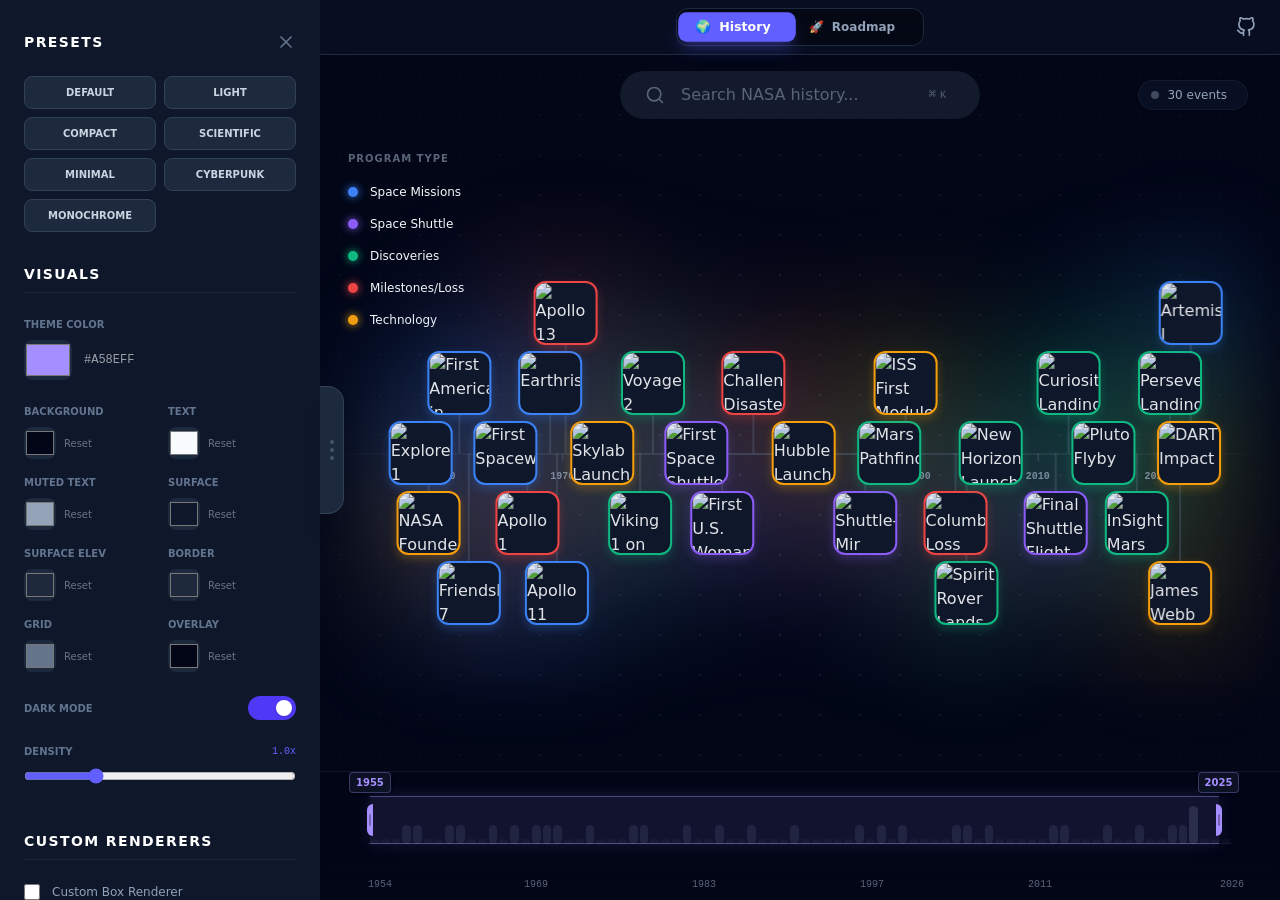
==== commit 482a0af9: "new panorama timeline version" ====
--- a/panorama-timeline/index.html
+++ b/panorama-timeline/index.html
@@ -17,8 +17,8 @@
         overflow: hidden;
       }
     </style>
-  <script type="module" crossorigin src="./assets/index-26Q5zKNr.js"></script>
-  <link rel="stylesheet" crossorigin href="./assets/index-lKlrNbFA.css">
+  <script type="module" crossorigin src="./assets/index-BXjGP4NX.js"></script>
+  <link rel="stylesheet" crossorigin href="./assets/index-BHMpTmQV.css">
 </head>
   <body>
     <div id="root"></div>
